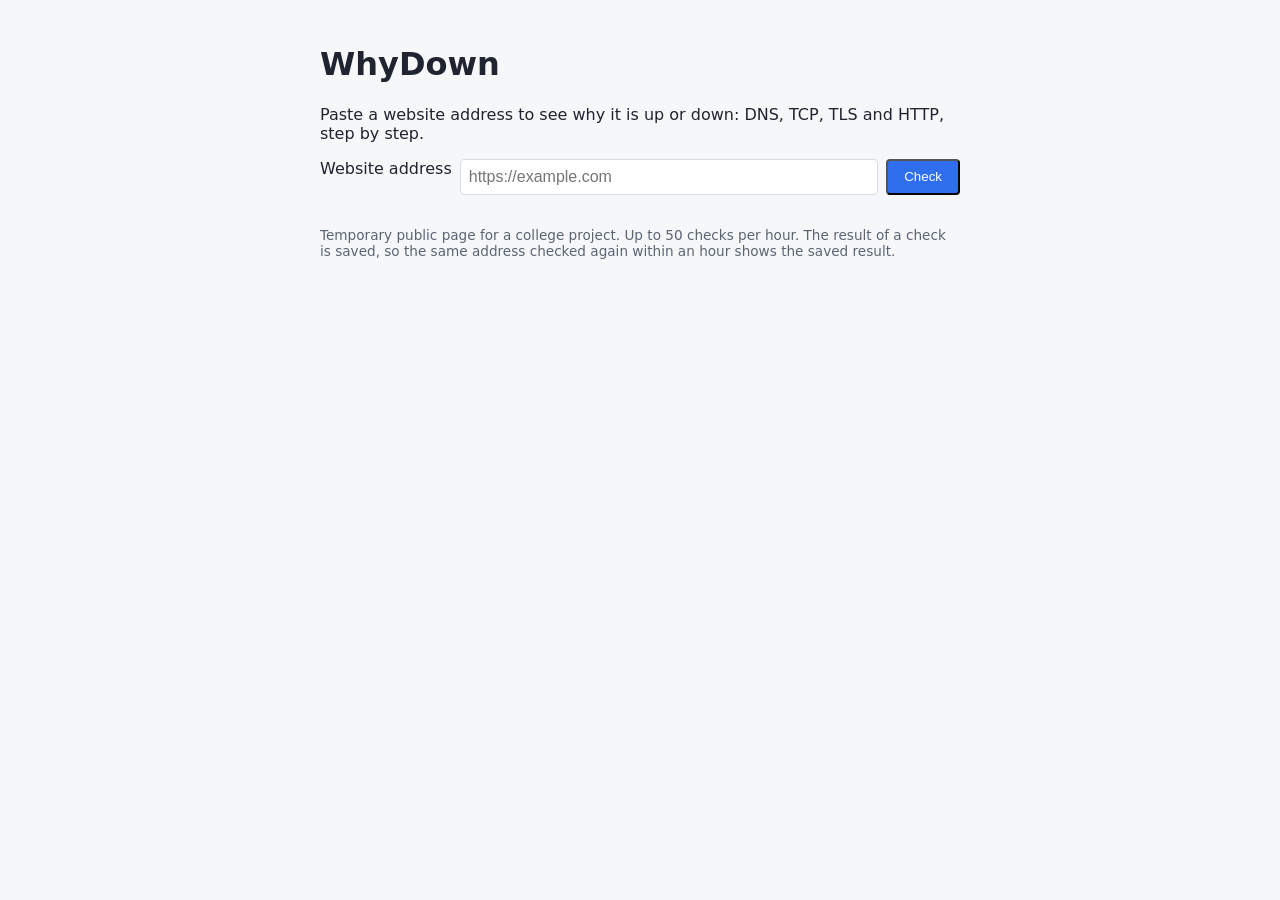
==== frontend/index.html @ 6e9e04f5 "feat: frontend page and firebase config (phase 8, part 2A)" ====
<!doctype html>
<html lang="en">
<head>
<meta charset="utf-8">
<meta name="viewport" content="width=device-width, initial-scale=1">
<title>WhyDown - check a website</title>
<link rel="stylesheet" href="style.css">
<script src="app.js" defer></script>
</head>
<body>
<main>
<h1>WhyDown</h1>
<p class="lead">Paste a website address to see why it is up or down: DNS, TCP, TLS and HTTP, step by step.</p>
<form id="check-form" novalidate>
<label for="url-input">Website address</label>
<input id="url-input" name="url" type="text" placeholder="https://example.com" autocomplete="off" maxlength="2048" required>
<button id="check-button" type="submit">Check</button>
</form>
<p id="status" role="status" aria-live="polite"></p>
<section id="result" hidden>
<h2 id="result-title"></h2>
<p id="result-note"></p>
<p id="result-error"></p>
<table id="stage-table">
<thead><tr><th>Stage</th><th>Time</th></tr></thead>
<tbody id="stage-rows"></tbody>
</table>
<p id="result-meta"></p>
</section>
<footer><p>Temporary public page for a college project. Up to 50 checks per hour. The result of a check is saved, so the same address checked again within an hour shows the saved result.</p></footer>
</main>
</body>
</html>
---- frontend/style.css ----
:root {
  --background: #f6f7f9;
  --text: #1f2430;
  --muted: #5b6472;
  --border: #d8dce3;
  --accent: #2f6fed;
  --ok: #1e8e3e;
  --bad: #c62828;
}

@media (prefers-color-scheme: dark) {
  :root {
    --background: #12151b;
    --text: #e8eaf0;
    --muted: #9aa4b2;
    --border: #2c333e;
    --accent: #4c8dff;
    --ok: #3fb950;
    --bad: #f85149;
  }
}

body {
  font-family: system-ui, sans-serif;
  margin: 0;
  background: var(--background);
  color: var(--text);
}

main {
  max-width: 40rem;
  margin: 0 auto;
  padding: 1.5rem 1rem;
}

form {
  display: flex;
  flex-wrap: wrap;
  gap: 0.5rem;
}

input {
  flex: 1 1 16rem;
  padding: 0.5rem;
  border: 1px solid var(--border);
  border-radius: 4px;
  font-size: 1rem;
}

button {
  padding: 0.5rem 1rem;
  border-radius: 4px;
  background: var(--accent);
  color: #fff;
  cursor: pointer;
}

button:disabled { opacity: 0.6; }

table {
  width: 100%;
  border-collapse: collapse;
}

th, td {
  padding: 0.5rem;
  border-bottom: 1px solid var(--border);
  text-align: left;
}

td:nth-child(2) { text-align: right; }

.ok { color: var(--ok); font-weight: 600; }
.bad { color: var(--bad); font-weight: 600; }

[hidden] { display: none !important; }

footer {
  color: var(--muted);
  font-size: 0.85rem;
  margin-top: 2rem;
}
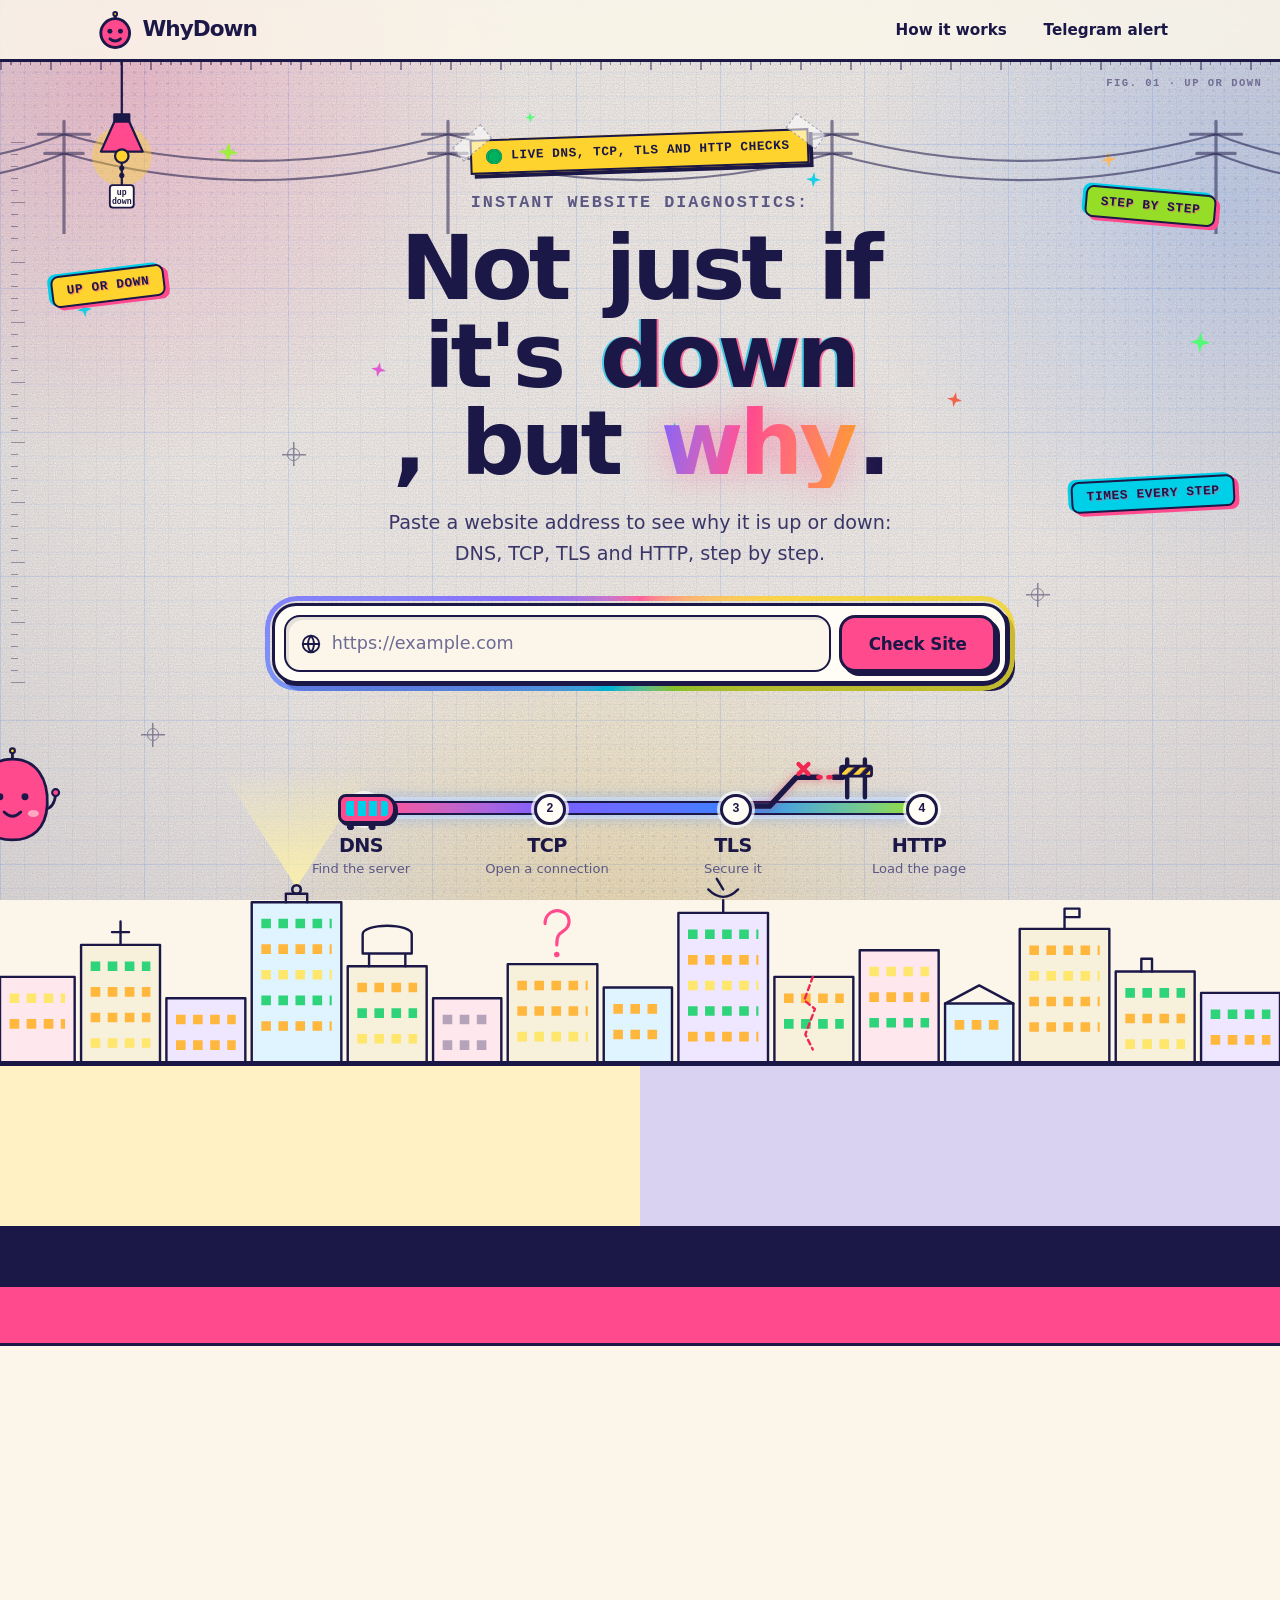
==== commit 4713bce8: "UI" ====
--- a/frontend/index.html
+++ b/frontend/index.html
@@ -3,18 +3,52 @@
 <head>
 <meta charset="utf-8">
 <meta name="viewport" content="width=device-width, initial-scale=1">
+<meta name="color-scheme" content="light">
+<meta name="theme-color" content="#fbf6e9">
+<meta name="description" content="Paste a website address to see why it is up or down: DNS, TCP, TLS and HTTP, step by step.">
 <title>WhyDown - check a website</title>
+<link rel="icon" href="data:image/svg+xml,%3Csvg xmlns='http://www.w3.org/2000/svg' viewBox='0 0 32 32'%3E%3Crect width='32' height='32' rx='9' fill='%231b1747'/%3E%3Ccircle cx='16' cy='17' r='10' fill='%23ff4f8b'/%3E%3Ccircle cx='12.5' cy='15' r='1.8' fill='%231b1747'/%3E%3Ccircle cx='19.5' cy='15' r='1.8' fill='%231b1747'/%3E%3Cpath d='M12 20q4 3.5 8 0' stroke='%231b1747' stroke-width='1.8' fill='none' stroke-linecap='round'/%3E%3C/svg%3E">
 <link rel="stylesheet" href="style.css">
 <script src="app.js" defer></script>
 </head>
 <body>
-<main>
-<h1>WhyDown</h1>
-<p class="lead">Paste a website address to see why it is up or down: DNS, TCP, TLS and HTTP, step by step.</p>
+<div class="scrollbar" aria-hidden="true"></div>
+<div class="backdrop" aria-hidden="true"><i class="wash w1"></i><i class="wash w2"></i><i class="wash w3"></i></div>
+<div class="mascot" aria-hidden="true">
+<span class="bubble">Paste a website address.</span>
+<div class="peek"><svg class="blob" viewBox="0 0 124 140"><g class="blob-body"><path class="antenna" d="M60 16V5"/><circle class="bulb" cx="60" cy="4" r="3.5"/><path class="arm-l" d="M13 86q-10 3-11 15"/><g class="arm-r"><path d="M107 88q13-2 15-21"/><circle class="hand" cx="122" cy="64" r="5"/></g><path class="body" d="M60 16C94 16 112 44 110 82C108 116 88 132 60 132C32 132 12 116 10 82C8 44 26 16 60 16Z"/><ellipse class="cheek" cx="30" cy="94" rx="8" ry="5"/><ellipse class="cheek" cx="90" cy="94" rx="8" ry="5"/><g class="face f-happy"><g class="eyes"><circle cx="42" cy="70" r="5"/><circle cx="78" cy="70" r="5"/></g><path d="M48 92q12 12 24 0"/></g><g class="face f-sleepy"><path d="M36 72h14M70 72h14M54 96h12"/><path class="zz" d="M92 40h10l-10 12h10"/></g><g class="face f-dizzy"><path d="M36 64l12 12M48 64l-12 12M72 64l12 12M84 64l-12 12"/><path d="M46 96q5-5 9 0t9 0t9 0"/></g></g></svg></div>
+</div>
+<header class="bar">
+<a class="mark" href="#top"><svg class="logo" viewBox="0 0 40 40" aria-hidden="true"><path class="l-ant" d="M20 8V3"/><circle class="l-bulb" cx="20" cy="3" r="2"/><circle class="l-body" cx="20" cy="23" r="15"/><circle class="l-eye l-a" cx="14.5" cy="21" r="2.6"/><circle class="l-eye l-b" cx="25.5" cy="21" r="2.6"/><path class="l-mouth" d="M14.5 29q5.5 4.5 11 0"/></svg>WhyDown</a>
+<nav class="menu" aria-label="Sections">
+<a href="#how">How it works</a>
+<a href="#telegram">Telegram alert</a>
+</nav>
+</header>
+<main id="top">
+<section class="hero">
+<div class="sky" aria-hidden="true">
+<div class="stars rnd"><i></i><i></i><i></i><i></i><i></i><i></i><i></i><i></i><i></i></div>
+<svg class="wire" viewBox="0 0 1200 140" preserveAspectRatio="xMidYMin slice"><g class="pole"><path d="M60 140V22M36 34h48M42 52h36M420 140V22M396 34h48M402 52h36M780 140V22M756 34h48M762 52h36M1140 140V22M1116 34h48M1122 52h36"/></g><path class="w-line" d="M-200 34Q-70 86 60 34Q240 84 420 34Q600 84 780 34Q960 84 1140 34Q1270 86 1400 34"/><path class="w-line" d="M-200 52Q-70 104 60 52Q240 102 420 52Q600 102 780 52Q960 102 1140 52Q1270 104 1400 52"/><path class="w-spark sp1" pathLength="1" d="M-200 34Q-70 86 60 34Q240 84 420 34Q600 84 780 34Q960 84 1140 34Q1270 86 1400 34"/><path class="w-spark sp2" pathLength="1" d="M-200 52Q-70 104 60 52Q240 102 420 52Q600 102 780 52Q960 102 1140 52Q1270 104 1400 52"/><path class="w-spark sp3" pathLength="1" d="M-200 52Q-70 104 60 52Q240 102 420 52Q600 102 780 52Q960 102 1140 52Q1270 104 1400 52"/></svg>
+<div class="sky-in">
+<svg class="lamp" viewBox="0 0 120 220"><g class="lamp-swing"><path class="cord" d="M60 0V70"/><path class="cap" d="M50 70h20v10H50z"/><circle class="glow" cx="60" cy="126" r="40"/><path class="shade" d="M32 120L50 80h20l18 40z"/><circle class="bulb" cx="60" cy="126" r="9"/><path class="chain" d="M60 135v30"/><circle class="bead" cx="60" cy="142" r="2"/><circle class="bead" cx="60" cy="152" r="2"/><rect class="tag" x="44" y="165" width="32" height="30" rx="4"/><text class="mini" x="60" y="178" text-anchor="middle">up</text><text class="mini" x="60" y="190" text-anchor="middle">down</text></g></svg>
+<span class="sticker st-a">Up or down</span>
+<span class="sticker st-b">Step by step</span>
+<span class="sticker st-c">Times every step</span>
+<b class="xh"></b><b class="xh"></b><b class="xh"></b>
+</div>
+</div>
+<div class="hero-in">
+<p class="tape"><span class="beacon"></span>Live DNS, TCP, TLS and HTTP checks</p>
+<h1 class="title"><span class="kicker">Instant Website Diagnostics:</span><span class="phrase"> Not just if it's <span class="down">down</span>, but <span class="why">why</span>.</span></h1>
+<p class="lede">Paste a website address to see why it is up or down: DNS, TCP, TLS and HTTP, step by step.</p>
 <form id="check-form" novalidate>
 <label for="url-input">Website address</label>
+<span class="slot">
+<svg class="slot-icon" width="22" height="22" viewBox="0 0 24 24" fill="none" stroke="currentColor" stroke-width="2" stroke-linecap="round" stroke-linejoin="round" aria-hidden="true"><circle cx="12" cy="12" r="9"/><path d="M3 12h18"/><path d="M12 3a14 14 0 0 1 0 18a14 14 0 0 1 0-18z"/></svg>
 <input id="url-input" name="url" type="text" placeholder="https://example.com" autocomplete="off" maxlength="2048" required>
-<button id="check-button" type="submit">Check</button>
+</span>
+<button id="check-button" type="submit" title="Run a DNS, TCP, TLS and HTTP check on this website">Check Site</button>
 </form>
 <p id="status" role="status" aria-live="polite"></p>
 <section id="result" hidden>
@@ -26,8 +60,92 @@
 <tbody id="stage-rows"></tbody>
 </table>
 <p id="result-meta"></p>
+<div id="watch-box" hidden>
+<p id="watch-note">Want a message when it is back up? The watch lasts 48 hours. No alert comes after that.</p>
+<button id="watch-button" type="button" title="Start a 48-hour watch and get a Telegram message when the site is back up">Alert me on Telegram when it is up</button>
+<div id="watch-step" hidden><a id="watch-link" href="#" target="_blank" rel="noopener" title="Open the WhyDown bot in Telegram, then tap Start">Open Telegram and tap Start</a><button id="confirm-button" type="button" title="Confirm you pressed Start in Telegram so the watch can begin">I pressed Start</button></div>
+<p id="watch-status" role="status" aria-live="polite"></p>
+</div>
 </section>
-<footer><p>Temporary public page for a college project. Up to 50 checks per hour. The result of a check is saved, so the same address checked again within an hour shows the saved result.</p></footer>
+<div class="metro-wrap" aria-hidden="true">
+<i class="rail"></i>
+<svg class="branch" viewBox="0 0 130 70"><defs><pattern id="p-hazard" width="8" height="8" patternUnits="userSpaceOnUse" patternTransform="rotate(45)"><rect width="4" height="8" fill="#ffd23f"/><rect x="4" width="4" height="8" fill="#1b1747"/></pattern></defs><path class="trk" d="M0 66H34L58 40H78M92 40H100"/><path class="trk gap" d="M78 40H92"/><path class="post" d="M104 24V58M120 24V58"/><rect class="bar-h" x="98" y="30" width="28" height="9" rx="2"/><path class="xmark" d="M60 28l9 9m0-9l-9 9"/></svg>
+<i class="train"></i>
+<ol class="metro">
+<li data-tip="Turns the website name into a server address."><b>DNS</b><span>Find the server</span></li>
+<li data-tip="Opens a connection to that server."><b>TCP</b><span>Open a connection</span></li>
+<li data-tip="Sets up the secure connection and checks the certificate."><b>TLS</b><span>Secure it</span></li>
+<li data-tip="Asks for the page and reads the status code."><b>HTTP</b><span>Load the page</span></li>
+</ol>
+</div>
+</div>
+<svg class="city" viewBox="0 -70 1200 280" preserveAspectRatio="xMidYMax slice" aria-hidden="true"><defs><linearGradient id="g-beam" x1="0" y1="1" x2="0" y2="0"><stop offset="0" stop-color="#fff3a8" stop-opacity=".85"/><stop offset="1" stop-color="#fff3a8" stop-opacity="0"/></linearGradient></defs><path class="beam" d="M278 46L206 -66H350Z"/><g class="bld"><path d="M0 210V130H70V210Z"/><path d="M76 210V100H150V210Z"/><path d="M156 210V150H230V210Z"/><path d="M236 210V60H320V210Z"/><path d="M326 210V120H400V210Z"/><path d="M406 210V150H470V210Z"/><path d="M476 210V118H560V210Z"/><path d="M566 210V140H630V210Z"/><path d="M636 210V70H720V210Z"/><path d="M726 210V130H800V210Z"/><path d="M806 210V105H880V210Z"/><path d="M886 210V155H950V210Z"/><path d="M956 210V85H1040V210Z"/><path d="M1046 210V125H1120V210Z"/><path d="M1126 210V145H1200V210Z"/></g><g class="rows rnd"><path d="M9 150H61"/><path d="M9 174H61"/><path d="M85 120H141"/><path d="M85 144H141"/><path d="M85 168H141"/><path d="M85 192H141"/><path d="M165 170H221"/><path d="M165 194H221"/><path d="M245 80H311"/><path d="M245 104H311"/><path d="M245 128H311"/><path d="M245 152H311"/><path d="M245 176H311"/><path d="M335 140H391"/><path d="M335 164H391"/><path d="M335 188H391"/><path class="off" d="M415 170H461"/><path class="off" d="M415 194H461"/><path d="M485 138H551"/><path d="M485 162H551"/><path d="M485 186H551"/><path d="M575 160H621"/><path d="M575 184H621"/><path d="M645 90H711"/><path d="M645 114H711"/><path d="M645 138H711"/><path d="M645 162H711"/><path d="M645 186H711"/><path d="M735 150H791"/><path d="M735 174H791"/><path d="M815 125H871"/><path d="M815 149H871"/><path d="M815 173H871"/><path d="M895 175H941"/><path d="M965 105H1031"/><path d="M965 129H1031"/><path d="M965 153H1031"/><path d="M965 177H1031"/><path d="M1055 145H1111"/><path d="M1055 169H1111"/><path d="M1055 193H1111"/><path d="M1135 165H1191"/><path d="M1135 189H1191"/></g><g class="roofs"><path d="M113 100V78M105 88h16"/><path d="M346 120V108M380 120V108M340 108h46V90a23 8 0 0 0-46 0z"/><path d="M268 60V52h20v8"/><circle cx="278" cy="48" r="4"/><path d="M678 70V58M664 48q14 14 28 0M678 48l-6-10"/><path d="M886 155L918 138L950 155"/><path d="M998 85V66h14v8h-14"/><path d="M1070 125v-12h10v12"/><path class="crack" d="M762 130l-8 22 10 8-9 24 7 14"/><path d="M0 210H1200"/></g><g class="q"><path d="M511 80C511 70 520 66 527 69C535 72 536 82 528 87C523 90 522 93 522 100"/><circle cx="522" cy="109" r="2.6"/></g></svg>
+</section>
+<div class="split" aria-hidden="true"><svg viewBox="0 0 1200 260" preserveAspectRatio="xMidYMid slice"><defs><radialGradient id="g-glow"><stop offset="0" stop-color="#ffe27a" stop-opacity=".95"/><stop offset="1" stop-color="#ffe27a" stop-opacity="0"/></radialGradient><radialGradient id="g-fog"><stop offset="0" stop-color="#cdc6ee" stop-opacity=".95"/><stop offset="1" stop-color="#cdc6ee" stop-opacity="0"/></radialGradient><g id="pl"><path class="stem" d="M0 0C-5 -22 6 -40 0 -64"/><path class="leaf" d="M0 -20C-20 -28 -28 -16 -26 -8C-12 -8 -4 -12 0 -20Z"/><path class="leaf" d="M0 -36C18 -46 28 -36 26 -26C12 -26 4 -30 0 -36Z"/><path class="leaf" d="M0 -50C-14 -60 -24 -52 -22 -42C-10 -42 -2 -44 0 -50Z"/><circle class="bud" cx="0" cy="-68" r="6"/></g></defs><path class="g-live" d="M0 200Q150 190 300 200T600 200V260H0Z"/><path class="g-dead" d="M600 200Q750 208 900 198T1200 202V260H600Z"/><path class="seam" d="M600 34V260"/><text class="mini" x="586" y="30" text-anchor="end">up</text><text class="mini" x="614" y="30">down</text><g class="sun"><circle class="sun-core" cx="110" cy="62" r="20"/><path class="sun-rays" d="M110 36V28M110 88v8M84 62h-8M136 62h8M92 44l-6-6M128 44l6-6M92 80l-6 6M128 80l6 6"/></g><g class="moon"><circle cx="990" cy="62" r="20"/><circle cx="982" cy="56" r="3"/><circle cx="996" cy="68" r="4"/><circle cx="994" cy="52" r="2"/></g><path class="post" d="M170 200V52M440 200V52"/><path class="string" d="M170 52Q305 102 440 52"/><g class="lantern rnd"><g transform="translate(240 69)"><circle class="lglow" cx="0" cy="21" r="26"/><path d="M0 0v10"/><rect class="lbody" x="-8" y="10" width="16" height="22" rx="5"/><path d="M-4 18v6M4 18v6"/></g><g transform="translate(305 75)"><circle class="lglow" cx="0" cy="21" r="26"/><path d="M0 0v10"/><rect class="lbody" x="-8" y="10" width="16" height="22" rx="5"/><path d="M-4 18v6M4 18v6"/></g><g transform="translate(380 67)"><circle class="lglow" cx="0" cy="21" r="26"/><path d="M0 0v10"/><rect class="lbody" x="-8" y="10" width="16" height="22" rx="5"/><path d="M-4 18v6M4 18v6"/></g></g><g class="sway rnd"><g transform="translate(86 200) scale(1.1)"><g class="plant"><use href="#pl"/></g></g><g transform="translate(258 200)"><g class="plant"><use href="#pl"/></g></g><g transform="translate(520 200) scale(1.25)"><g class="plant"><use href="#pl"/></g></g></g><path class="grass" d="M20 200l-4-9M26 200l2-11M32 200l5-8M350 200l-3-9M356 200l3-10M470 200l-4-8M476 200l3-10M575 200l-3-8M581 200l2-9"/><path class="ecg" d="M20 238H140l8-12 8 24 10-44 10 52 8-20 8 0H400l8-12 8 24 10-44 10 52 8-20 8 0H590"/><path class="ecg-pulse" pathLength="1" d="M20 238H140l8-12 8 24 10-44 10 52 8-20 8 0H400l8-12 8 24 10-44 10 52 8-20 8 0H590"/><path class="crack" d="M650 204l8 12-7 9 10 12-6 14M850 203l-6 11 9 8-8 12M960 202l7 10-6 9 8 11M1100 203l-8 12 8 10"/><g class="tomb"><g transform="translate(700 204) rotate(-4)"><path class="stone" d="M-26 0V-44a26 26 0 0 1 52-0V0Z"/><text y="-24" text-anchor="middle">404</text><path class="grass" d="M-34 0l-4-8M-30 0l0-10M30 0l4-9"/></g><g transform="translate(802 204) rotate(3) scale(.92)"><path class="stone" d="M-26 0V-44a26 26 0 0 1 52-0V0Z"/><text y="-24" text-anchor="middle">503</text><path class="grass" d="M-34 0l-3-9M32 0l5-8"/></g><g transform="translate(906 204) rotate(-2) scale(1.1)"><path class="stone" d="M-26 0V-44a26 26 0 0 1 52-0V0Z"/><text y="-24" text-anchor="middle">DNS</text><path class="grass" d="M-32 0l-5-8M-28 0l1-10M30 0l4-9"/></g><g transform="translate(1012 204) rotate(5) scale(.96)"><path class="stone" d="M-26 0V-44a26 26 0 0 1 52-0V0Z"/><text y="-24" text-anchor="middle">Cert</text><path class="grass" d="M-34 0l-4-8M30 0l5-10"/></g></g><g transform="translate(1140 202)"><path class="stem" d="M0 0C0 -26 6 -42 26 -52"/><path class="leaf wilt" d="M2 -16c-14 -4 -20 4 -20 12c10 2 18 -2 20 -12z"/><g class="wilt-head" transform="translate(28 -50)"><circle r="7"/><path d="M-6 6l-4 10M0 8v12M6 6l4 10"/></g></g><ellipse class="fog fog-a" cx="780" cy="192" rx="170" ry="24"/><ellipse class="fog fog-b" cx="1020" cy="204" rx="190" ry="22"/></svg></div>
+<div class="runway" aria-hidden="true"><div class="runway-track rnd"><span class="lbl l-ok">200 all good</span><span class="lbl l-warn">301 moved</span><span class="lbl l-warn">403 not allowed</span><span class="lbl l-bad">404 not found</span><span class="lbl l-bad">500 server error</span><span class="lbl l-bad">503 unavailable</span><span class="lbl l-ok">200 all good</span><span class="lbl l-warn">301 moved</span><span class="lbl l-warn">403 not allowed</span><span class="lbl l-bad">404 not found</span><span class="lbl l-bad">500 server error</span><span class="lbl l-bad">503 unavailable</span></div></div>
+<div class="runway back" aria-hidden="true"><div class="runway-track rnd"><span class="lbl l-bad">DNS problem</span><span class="lbl l-bad">Connection refused</span><span class="lbl l-warn">Timeout</span><span class="lbl l-bad">Certificate error</span><span class="lbl l-bad">HTTP error</span><span class="lbl l-warn">Slow</span><span class="lbl l-bad">DNS problem</span><span class="lbl l-bad">Connection refused</span><span class="lbl l-warn">Timeout</span><span class="lbl l-bad">Certificate error</span><span class="lbl l-bad">HTTP error</span><span class="lbl l-warn">Slow</span></div></div>
+<section class="sec" id="how">
+<h2 class="sec-title">How a check works</h2>
+<div class="sec-body">
+<p class="sec-lead">WhyDown follows the same path your browser takes and times every step. The step that fails is the reason the site is down.</p>
+<dl class="steps">
+<div class="step t-blue"><dt><svg class="sketch" viewBox="0 0 200 130" aria-hidden="true"><path class="draw" pathLength="1" d="M30 120h140"/><path class="draw" pathLength="1" d="M100 120V14"/><path class="draw f-yellow" pathLength="1" d="M100 24h46l10 10-10 10h-46z"/><path class="draw f-blue" pathLength="1" d="M100 52h-46l-10 10 10 10h46z"/><path class="draw ghost" pathLength="1" d="M100 80h42l10 10-10 10h-42z"/><circle cx="108" cy="86" r="2"/><circle cx="108" cy="94" r="2"/><path class="wob" d="M172 92c0-9 12-9 12 0c0 6-6 6-6 13M178 114v.1"/></svg>DNS</dt><dd>Turns the website name into a server address. It fails when the name does not exist or its DNS is broken.</dd></div>
+<div class="step t-violet"><dt><svg class="sketch" viewBox="0 0 200 130" aria-hidden="true"><rect class="draw f-paper" pathLength="1" x="22" y="30" width="56" height="72" rx="14"/><path class="draw" pathLength="1" d="M42 54v16M58 54v16"/><circle cx="50" cy="86" r="4"/><path class="zap" d="M90 50l-8 10 10 4-8 12"/><rect class="draw f-pink" pathLength="1" x="116" y="50" width="40" height="30" rx="7"/><path class="draw" pathLength="1" d="M116 59h-12M116 71h-12"/><path class="draw" pathLength="1" d="M156 65c22 0 28 28 6 34s-18 22 8 22"/></svg>TCP</dt><dd>Opens a connection to that server. It fails when the server refuses the connection or does not answer.</dd></div>
+<div class="step t-pink"><dt><svg class="sketch" viewBox="0 0 200 130" aria-hidden="true"><path class="draw" pathLength="1" d="M78 58V46a22 22 0 0 1 44 0v12"/><rect class="draw f-yellow" pathLength="1" x="64" y="58" width="72" height="56" rx="12"/><circle cx="100" cy="80" r="6"/><path d="M100 86v12"/><path class="crackline" d="M114 58l-10 16 10 8-12 14 8 18"/><g class="stamp" transform="rotate(-14 150 36)"><rect x="118" y="22" width="68" height="24" rx="4"/><text x="152" y="38" text-anchor="middle">EXPIRED</text></g></svg>TLS</dt><dd>Sets up the secure connection and checks the certificate. It fails when the certificate is expired or invalid.</dd></div>
+<div class="step t-lime"><dt><svg class="sketch" viewBox="0 0 200 130" aria-hidden="true"><path class="draw f-paper" pathLength="1" d="M56 16h56l24 24v78H56z"/><path class="draw" pathLength="1" d="M112 16v24h24"/><path class="draw" pathLength="1" d="M68 58h44M68 72h60M68 86h36"/><g class="errbadge"><circle cx="140" cy="100" r="19"/><path d="M140 90v12M140 108v.1"/></g><path class="smoke sm1" d="M130 74q-8-8 0-14q8-6 0-14"/><path class="smoke sm2" d="M148 76q8-8 0-14q-8-6 0-14"/></svg>HTTP</dt><dd>Asks for the page and reads the status code. An error code means the server is up but the page is not working.</dd></div>
+</dl>
+</div>
+</section>
+<section class="sec" id="example">
+<h2 class="sec-title">What a result looks like</h2>
+<div class="sec-body">
+<p class="sec-lead">An example check. Each bar starts where the one before it ends, so the longest bar is where the time went.</p>
+<div class="sample" aria-hidden="true">
+<div class="stats">
+<div class="stat t-blue"><svg viewBox="0 0 24 24" fill="none" stroke="currentColor" stroke-width="2" stroke-linecap="round" stroke-linejoin="round"><path d="M13 2L4 14h7l-1 8 9-12h-7z"/></svg><span>TTFB</span><strong>373 ms</strong></div>
+<div class="stat t-violet"><svg viewBox="0 0 24 24" fill="none" stroke="currentColor" stroke-width="2" stroke-linecap="round" stroke-linejoin="round"><circle cx="12" cy="13" r="8"/><path d="M12 9v4l2.5 2M9 2h6"/></svg><span>Total time</span><strong>1.9 s</strong></div>
+<div class="stat t-pink"><svg viewBox="0 0 24 24" fill="none" stroke="currentColor" stroke-width="2" stroke-linecap="round" stroke-linejoin="round"><rect x="5" y="11" width="14" height="10" rx="2"/><path d="M8 11V8a4 4 0 0 1 8 0v3"/></svg><span>TLS version</span><strong>TLS 1.3</strong></div>
+<div class="stat good t-lime"><svg viewBox="0 0 24 24" fill="none" stroke="currentColor" stroke-width="2" stroke-linecap="round" stroke-linejoin="round"><circle cx="12" cy="12" r="9"/><path d="m8 12 3 3 5-6"/></svg><span>Status code</span><strong>200</strong></div>
+</div>
+<div class="timeline"><div class="lane t-blue"><span>DNS</span><div class="track"><i></i></div><em>5 ms</em></div><div class="lane t-violet"><span>TCP</span><div class="track"><i></i></div><em>153 ms</em></div><div class="lane t-pink"><span>TLS</span><div class="track"><i></i></div><em>635 ms</em></div><div class="lane t-amber"><span>First byte</span><div class="track"><i></i></div><em>373 ms</em></div></div>
+<div class="bench">
+<div class="gizmo"><svg viewBox="0 0 80 64"><g class="bars rnd"><rect x="6" y="30" width="10" height="26" rx="2"/><rect x="20" y="22" width="10" height="34" rx="2"/><rect x="34" y="14" width="10" height="42" rx="2"/><rect x="48" y="26" width="10" height="30" rx="2"/><rect x="62" y="8" width="10" height="48" rx="2"/></g><path class="base" d="M2 58H78"/></svg><span class="cap">Slow</span></div>
+<div class="gizmo"><svg viewBox="0 0 100 70"><path class="arc-track" d="M10 58A40 40 0 0 1 90 58"/><path class="arc a-g" d="M10 58A40 40 0 0 1 30 23.4"/><path class="arc a-a" d="M30 23.4A40 40 0 0 1 70 23.4"/><path class="arc a-r" d="M70 23.4A40 40 0 0 1 90 58"/><path class="ticks" d="M50 14v5M24 30l4 3M76 30l-4 3"/><path class="needle" d="M50 58V26"/><circle class="hub" cx="50" cy="58" r="5"/></svg><span class="cap">Total time</span></div>
+<div class="gizmo"><svg viewBox="0 0 100 70"><defs><clipPath id="c-scope"><rect x="8" y="8" width="84" height="54" rx="4"/></clipPath></defs><rect class="screen" x="4" y="4" width="92" height="62" rx="9"/><path class="grid" d="M8 35H92M8 21H92M8 49H92M29 8V62M50 8V62M71 8V62"/><g clip-path="url(#c-scope)"><path class="trace" d="M-19 35q6.25-22 12.5 0t12.5 0t12.5 0t12.5 0t12.5 0t12.5 0t12.5 0t12.5 0t12.5 0t12.5 0t12.5 0t12.5 0t12.5 0"/></g></svg><span class="cap">TLS</span></div>
+<div class="gizmo"><svg viewBox="0 0 80 80"><circle class="ring" cx="40" cy="40" r="34"/><circle class="ring" cx="40" cy="40" r="22"/><circle class="ring" cx="40" cy="40" r="10"/><path class="cross" d="M40 6V74M6 40H74"/><path class="sweep" d="M40 40V6A34 34 0 0 1 64 16Z"/><circle class="blip rnd-b1" cx="56" cy="26" r="3"/><circle class="blip rnd-b2" cx="26" cy="52" r="3"/><circle class="blip rnd-b3" cx="52" cy="58" r="3"/></svg><span class="cap">DNS</span></div>
+<div class="gizmo wide"><svg class="map" viewBox="0 0 200 100"><defs><pattern id="p-dots" width="4" height="4" patternUnits="userSpaceOnUse"><circle cx="2" cy="2" r="1" fill="currentColor"/></pattern></defs><path class="land" d="M18 18L50 10L70 16L74 32L64 44L52 50L44 60L36 46L24 38Z"/><path class="land" d="M52 58L66 56L72 70L64 90L56 92L52 76Z"/><path class="land" d="M92 20L112 14L124 20L118 34L104 38L94 32Z"/><path class="land" d="M96 42L118 40L126 58L116 82L104 84L96 64Z"/><path class="land" d="M120 16L168 10L190 26L184 44L160 54L140 50L128 36Z"/><path class="land" d="M156 70L184 68L188 84L164 90Z"/><path class="hop h1" pathLength="1" d="M50 28Q80 6 108 26"/><path class="hop h2" pathLength="1" d="M108 26Q136 6 160 28"/><path class="hop h3" pathLength="1" d="M160 28Q150 56 110 60"/><path class="hop h4" pathLength="1" d="M110 60Q80 56 62 72"/><circle class="node" cx="50" cy="28" r="3"/><circle class="node" cx="108" cy="26" r="3"/><circle class="node" cx="160" cy="28" r="3"/><circle class="node" cx="110" cy="60" r="3"/><circle class="node" cx="62" cy="72" r="3"/></svg><span class="cap">TCP</span></div>
+</div>
+</div>
+</div>
+</section>
+<section class="sec" id="telegram">
+<h2 class="sec-title">Get a message when it is back up</h2>
+<div class="sec-body">
+<p class="sec-lead">If a site is down, a button appears under the result. Open the WhyDown bot in Telegram, tap Start, then press I pressed Start here. You get one message when the site is up again. The watch lasts 48 hours.</p>
+<span class="sticker st-d" aria-hidden="true">48 hours</span>
+<svg class="plane" viewBox="0 0 170 90" aria-hidden="true"><path class="trail" d="M4 78C34 78 40 26 84 36S126 70 142 24"/><path class="paper" d="M138 26L166 12L150 44L144 32Z"/><path d="M144 32L166 12"/></svg>
+<ol class="tg-steps">
+<li class="t-blue"><b>Open the bot</b><span>Use the link under the result.</span></li>
+<li class="t-violet"><b>Tap Start</b><span>This lets the bot message you.</span></li>
+<li class="t-pink"><b>Confirm here</b><span>Press I pressed Start on this page.</span></li>
+</ol>
+</div>
+</section>
+<section class="sec" id="tells">
+<h2 class="sec-title">What WhyDown can tell you</h2>
+<div class="sec-body">
+<details class="t-blue"><summary><svg class="ic" viewBox="0 0 24 24" aria-hidden="true"><path d="M12 3v18M6 6h10l2 2-2 2H6zM18 13H8l-2 2 2 2h10"/></svg>DNS problem</summary><p>The website name could not be turned into an address.</p></details>
+<details class="t-violet"><summary><svg class="ic" viewBox="0 0 24 24" aria-hidden="true"><path d="M8 3v5M16 3v5M6 8h12v3a6 6 0 0 1-12 0zM12 17v4M4 4l16 16"/></svg>Connection refused</summary><p>The server was reached but did not accept the connection.</p></details>
+<details class="t-amber"><summary><svg class="ic" viewBox="0 0 24 24" aria-hidden="true"><circle cx="12" cy="13" r="8"/><path d="M12 9v4l3 2M9 2h6"/></svg>Timeout</summary><p>The server did not answer in time.</p></details>
+<details class="t-pink"><summary><svg class="ic" viewBox="0 0 24 24" aria-hidden="true"><rect x="5" y="11" width="14" height="10" rx="2"/><path d="M8 11V8a4 4 0 0 1 8 0v3M12 14l-2 3 2 1-1 3"/></svg>Certificate error</summary><p>The certificate is expired or invalid, so the secure connection fails.</p></details>
+<details class="t-lime"><summary><svg class="ic" viewBox="0 0 24 24" aria-hidden="true"><path d="M6 3h8l4 4v14H6zM14 3v4h4M12 11v4M12 18v.01"/></svg>HTTP error</summary><p>The server answered with an error status code.</p></details>
+<details class="t-amber"><summary><svg class="ic" viewBox="0 0 24 24" aria-hidden="true"><path d="M6 3h12M6 21h12M7 3c0 6 5 7 5 9s-5 3-5 9M17 3c0 6-5 7-5 9s5 3 5 9"/></svg>Slow</summary><p>The site answered, but later than it should.</p></details>
+</div>
+</section>
 </main>
+<footer class="foot">
+<p>Not just if a website is down, but why.</p>
+<p class="big-word" aria-hidden="true">WhyDown.</p>
+</footer>
 </body>
-</html>+</html>
--- a/frontend/style.css
+++ b/frontend/style.css
@@ -1,82 +1,1699 @@
+/* WhyDown: lab-notebook riso page. Cream paper, ink outlines, flat offset shadows.
+   Pure CSS: no script is needed for any effect. Decorative motion is randomised per element
+   with nth-child cycles, and with native random() where the browser supports it. */
+
+@property --a { syntax: "<angle>"; inherits: false; initial-value: 0deg; }
+@property --glow-a { syntax: "<color>"; inherits: true; initial-value: #ff4f8b; }
+@property --glow-b { syntax: "<color>"; inherits: true; initial-value: #2e7dff; }
+@property --glow-c { syntax: "<color>"; inherits: true; initial-value: #ffd23f; }
+
 :root {
-  --background: #f6f7f9;
-  --text: #1f2430;
-  --muted: #5b6472;
-  --border: #d8dce3;
-  --accent: #2f6fed;
-  --ok: #1e8e3e;
-  --bad: #c62828;
-}
-
+  color-scheme: light;
+  --paper: #fbf6e9;
+  --paper-2: #f3ead0;
+  --card: #fffdf5;
+  --ink: #1b1747;
+  --body: #3a3668;
+  --muted: #5b5883;
+  --pink: #ff4f8b;
+  --blue: #2e7dff;
+  --cyan: #22c7e8;
+  --yellow: #ffd23f;
+  --lime: #8fd22e;
+  --violet: #7a5cff;
+  --amber: #ff9d2e;
+  --green: #16a765;
+  --red: #e5234f;
+  --ok: #0a7a47;
+  --bad: #c4153f;
+  --warn: #9a5200;
+  --spring: cubic-bezier(0.34, 1.56, 0.64, 1);
+  --display: ui-rounded, "SF Pro Rounded", "Arial Rounded MT Bold", "Avenir Next", "Segoe UI", system-ui, sans-serif;
+  --sans: "Avenir Next", "Segoe UI", system-ui, -apple-system, Roboto, "Helvetica Neue", sans-serif;
+  --mono: ui-monospace, "SF Mono", Menlo, Consolas, "Liberation Mono", monospace;
+  --h: var(--violet);
+  --glow-a: #ff4f8b;
+  --glow-b: #2e7dff;
+  --glow-c: #ffd23f;
+}
+
+@supports (color: oklch(0.7 0.2 4)) {
+  :root {
+    --pink: oklch(0.7 0.23 4);
+    --blue: oklch(0.63 0.21 262);
+    --cyan: oklch(0.78 0.14 210);
+    --yellow: oklch(0.88 0.17 92);
+    --lime: oklch(0.82 0.21 130);
+    --violet: oklch(0.6 0.23 285);
+    --amber: oklch(0.78 0.17 65);
+    --green: oklch(0.66 0.18 155);
+    --red: oklch(0.62 0.23 17);
+  }
+}
+
+/* Light-first by design: visitors whose system prefers dark still get the bright paper theme. */
 @media (prefers-color-scheme: dark) {
-  :root {
-    --background: #12151b;
-    --text: #e8eaf0;
-    --muted: #9aa4b2;
-    --border: #2c333e;
-    --accent: #4c8dff;
-    --ok: #3fb950;
-    --bad: #f85149;
+  :root { color-scheme: light; }
+}
+
+.t-blue { --h: var(--blue); }
+.t-violet { --h: var(--violet); }
+.t-pink { --h: var(--pink); }
+.t-lime { --h: var(--lime); }
+.t-amber { --h: var(--amber); }
+
+@supports (interpolate-size: allow-keywords) {
+  :root { interpolate-size: allow-keywords; }
+}
+
+html { background: var(--paper); scroll-padding-top: 5.5rem; }
+
+@media (prefers-reduced-motion: no-preference) {
+  html { scroll-behavior: smooth; }
+}
+
+body {
+  position: relative;
+  isolation: isolate;
+  margin: 0;
+  min-height: 100vh;
+  font-family: var(--sans);
+  font-size: 1rem;
+  line-height: 1.6;
+  color: var(--body);
+  background: var(--paper);
+  overflow-x: clip;
+  -webkit-font-smoothing: antialiased;
+  transition: --glow-a 1.2s ease, --glow-b 1.2s ease, --glow-c 1.2s ease;
+}
+
+::selection { background: var(--yellow); color: var(--ink); }
+
+:where(a, button, summary, input):focus-visible {
+  outline: 3px solid var(--violet);
+  outline-offset: 3px;
+  border-radius: 10px;
+}
+
+[hidden] { display: none !important; }
+
+h1, h2, h3, p, dl, dd, ol { margin: 0; }
+ol { padding: 0; list-style: none; }
+
+/* ---------- Page layers: wash, blueprint grid, halftone, grain, scanlines, vignette ---------- */
+.backdrop { position: fixed; inset: 0; z-index: -1; overflow: hidden; pointer-events: none; background: var(--paper); }
+
+.backdrop::before {
+  content: "";
+  position: absolute;
+  inset: 0;
+  background-image:
+    linear-gradient(rgba(46, 125, 255, 0.11) 1px, transparent 1px),
+    linear-gradient(90deg, rgba(46, 125, 255, 0.11) 1px, transparent 1px),
+    linear-gradient(rgba(46, 125, 255, 0.06) 1px, transparent 1px),
+    linear-gradient(90deg, rgba(46, 125, 255, 0.06) 1px, transparent 1px);
+  background-size: 144px 144px, 144px 144px, 24px 24px, 24px 24px;
+}
+
+.backdrop::after {
+  content: "";
+  position: absolute;
+  inset: 0;
+  opacity: 0.55;
+  background:
+    radial-gradient(ellipse at 50% 38%, transparent 52%, rgba(27, 23, 71, 0.16) 100%),
+    repeating-linear-gradient(0deg, rgba(27, 23, 71, 0.04) 0 1px, transparent 1px 3px),
+    url("data:image/svg+xml,%3Csvg xmlns='http://www.w3.org/2000/svg' width='160' height='160'%3E%3Cfilter id='n'%3E%3CfeTurbulence type='fractalNoise' baseFrequency='.9' numOctaves='2' stitchTiles='stitch'/%3E%3CfeColorMatrix values='0 0 0 0 .1 0 0 0 0 .09 0 0 0 0 .28 0 0 0 .5 0'/%3E%3C/filter%3E%3Crect width='100%25' height='100%25' filter='url(%23n)'/%3E%3C/svg%3E");
+}
+
+.wash {
+  position: absolute;
+  width: 60vmax;
+  height: 60vmax;
+  border-radius: 50%;
+  opacity: 0.6;
+  will-change: transform;
+}
+
+.wash::after {
+  content: "";
+  position: absolute;
+  inset: 0;
+  border-radius: 50%;
+  background: radial-gradient(circle, var(--ink) 1.1px, transparent 1.7px) 0 0 / 11px 11px;
+  opacity: 0.16;
+  -webkit-mask-image: radial-gradient(closest-side, #000, transparent);
+  mask-image: radial-gradient(closest-side, #000, transparent);
+}
+
+.w1 { top: -24vmax; left: -20vmax; background: radial-gradient(closest-side, rgba(255, 79, 139, 0.4), transparent); animation: drift-a 29s ease-in-out infinite alternate; }
+.w2 { top: -14vmax; right: -26vmax; background: radial-gradient(closest-side, rgba(46, 125, 255, 0.34), transparent); animation: drift-b 37s ease-in-out infinite alternate; }
+.w3 { bottom: -34vmax; left: 18vw; background: radial-gradient(closest-side, rgba(255, 210, 63, 0.5), transparent); animation: drift-c 31s ease-in-out infinite alternate; }
+
+@supports (background: color-mix(in srgb, red, blue)) {
+  .w1 { background: radial-gradient(closest-side, color-mix(in srgb, var(--glow-a) 45%, transparent), transparent); }
+  .w2 { background: radial-gradient(closest-side, color-mix(in srgb, var(--glow-b) 38%, transparent), transparent); }
+  .w3 { background: radial-gradient(closest-side, color-mix(in srgb, var(--glow-c) 55%, transparent), transparent); }
+}
+
+@keyframes drift-a { to { transform: translate3d(8vmax, 6vmax, 0) scale(1.1); } }
+@keyframes drift-b { to { transform: translate3d(-9vmax, 7vmax, 0) scale(1.14); } }
+@keyframes drift-c { to { transform: translate3d(7vmax, -6vmax, 0) scale(1.08); } }
+
+/* ---------- Scroll progress (enhancement only) ---------- */
+.scrollbar { display: none; }
+
+@supports (animation-timeline: scroll()) {
+  .scrollbar {
+    display: block;
+    position: fixed;
+    top: 0;
+    left: 0;
+    z-index: 40;
+    width: 100%;
+    height: 5px;
+    background: linear-gradient(90deg, var(--pink), var(--yellow), var(--lime), var(--blue));
+    border-bottom: 1px solid var(--ink);
+    transform: scaleX(0);
+    transform-origin: 0 50%;
+    animation: progress linear both;
+    animation-timeline: scroll(root block);
   }
 }
 
-body {
-  font-family: system-ui, sans-serif;
-  margin: 0;
-  background: var(--background);
-  color: var(--text);
-}
-
-main {
-  max-width: 40rem;
-  margin: 0 auto;
-  padding: 1.5rem 1rem;
-}
-
-form {
+@keyframes progress { to { transform: scaleX(1); } }
+
+/* ---------- Top bar ---------- */
+.bar {
+  position: sticky;
+  top: 0;
+  z-index: 20;
   display: flex;
-  flex-wrap: wrap;
+  align-items: center;
+  justify-content: space-between;
+  gap: 1rem;
+  padding: 0.65rem max(1.25rem, calc((100% - 74rem) / 2 + 3rem));
+  background: rgba(251, 246, 233, 0.86);
+  -webkit-backdrop-filter: blur(14px) saturate(1.4);
+  backdrop-filter: blur(14px) saturate(1.4);
+  border-bottom: 3px solid var(--ink);
+}
+
+.bar::after {
+  content: "";
+  position: absolute;
+  left: 0;
+  right: 0;
+  top: 100%;
+  height: 12px;
+  pointer-events: none;
+  opacity: 0.45;
+  background:
+    repeating-linear-gradient(90deg, var(--ink) 0 1.5px, transparent 1.5px 10px) 0 0 / 100% 6px no-repeat,
+    repeating-linear-gradient(90deg, var(--ink) 0 1.5px, transparent 1.5px 50px) 0 0 / 100% 11px no-repeat;
+}
+
+.mark {
+  display: inline-flex;
+  align-items: center;
   gap: 0.5rem;
-}
-
-input {
-  flex: 1 1 16rem;
+  font-family: var(--display);
+  font-size: 1.35rem;
+  font-weight: 900;
+  letter-spacing: -0.045em;
+  color: var(--ink);
+  text-decoration: none;
+}
+
+.logo { width: 2.4rem; height: 2.4rem; overflow: visible; transition: transform 0.6s var(--spring); }
+.logo * { stroke: var(--ink); stroke-width: 3; stroke-linecap: round; stroke-linejoin: round; fill: none; }
+.logo .l-body { fill: var(--pink); }
+.logo .l-bulb { fill: var(--yellow); stroke-width: 2; }
+.logo .l-eye { fill: var(--ink); stroke: none; transform-box: fill-box; transform-origin: 50% 50%; transition: transform 0.2s; }
+.mark:hover .logo, .mark:focus-visible .logo { transform: rotate(360deg) scale(1.1); }
+.mark:hover .l-b, .mark:focus-visible .l-b { transform: scaleY(0.12); }
+.mark:hover .l-bulb { fill: var(--lime); }
+
+.menu { display: flex; gap: 0.3rem; font-size: 0.95rem; }
+
+.menu a {
+  position: relative;
+  isolation: isolate;
+  padding: 0.45rem 1rem;
+  font-weight: 800;
+  white-space: nowrap;
+  color: var(--ink);
+  text-decoration: none;
+  border-radius: 999px;
+}
+
+.menu a::before {
+  content: "";
+  position: absolute;
+  inset: 0;
+  z-index: -1;
+  background: var(--yellow);
+  border: 2px solid var(--ink);
+  border-radius: inherit;
+  box-shadow: 3px 3px 0 var(--ink);
+  opacity: 0;
+  transform: scale(0.7, 0.4) rotate(-3deg);
+  transition: transform 0.35s var(--spring), opacity 0.2s;
+}
+
+.menu a::after {
+  content: "";
+  position: absolute;
+  left: 1rem;
+  right: 1rem;
+  bottom: 0.3rem;
+  height: 3px;
+  background: var(--pink);
+  border-radius: 3px;
+  transform: scaleX(0);
+  transform-origin: 0 50%;
+  transition: transform 0.35s var(--spring) 0.05s;
+}
+
+.menu a:hover::before, .menu a:focus-visible::before { opacity: 1; transform: none; }
+.menu a:hover::after, .menu a:focus-visible::after { transform: scaleX(1); }
+
+/* ---------- Hero scene ---------- */
+main { display: block; overflow-x: clip; }
+
+.hero {
+  --city-h: clamp(9rem, 23.3vw, 21rem);
+  position: relative;
+  isolation: isolate;
+  overflow: clip;
+  padding: clamp(3rem, 8vh, 5rem) clamp(1.25rem, 5vw, 3rem) calc(var(--city-h) * 0.62);
+}
+
+/* margin ruler + lab label */
+.hero::before {
+  content: "";
+  position: absolute;
+  z-index: 1;
+  left: 0.7rem;
+  top: 5rem;
+  bottom: 38%;
+  width: 14px;
+  pointer-events: none;
+  opacity: 0.38;
+  background:
+    repeating-linear-gradient(0deg, var(--ink) 0 1.5px, transparent 1.5px 12px) 0 0 / 7px 100% no-repeat,
+    repeating-linear-gradient(0deg, var(--ink) 0 1.5px, transparent 1.5px 60px) 0 0 / 14px 100% no-repeat;
+}
+
+.hero::after {
+  content: "fig. 01 \00B7  up or down";
+  position: absolute;
+  z-index: 1;
+  right: 1.1rem;
+  top: 1rem;
+  font: 700 0.66rem/1 var(--mono);
+  letter-spacing: 0.14em;
+  text-transform: uppercase;
+  color: var(--muted);
+  opacity: 0.8;
+  pointer-events: none;
+}
+
+.sky { position: absolute; inset: 0; z-index: 0; pointer-events: none; }
+.sky-in { position: absolute; inset: 0; max-width: 92rem; margin-inline: auto; }
+.hero-in { position: relative; z-index: 2; max-width: 46rem; margin-inline: auto; text-align: center; }
+
+/* stars */
+.stars { position: absolute; inset: 0; }
+
+.stars i {
+  --sz: 1;
+  position: absolute;
+  width: calc(0.95rem * var(--sz));
+  height: calc(0.95rem * var(--sz));
+  background: var(--yellow);
+  clip-path: polygon(50% 0, 62% 38%, 100% 50%, 62% 62%, 50% 100%, 38% 62%, 0 50%, 38% 38%);
+  rotate: var(--rot, 0deg);
+  filter: hue-rotate(var(--hue, 0deg));
+  opacity: 0.9;
+}
+
+.stars i:nth-child(3n) { background: var(--pink); }
+.stars i:nth-child(4n+1) { background: var(--cyan); }
+.stars i:nth-child(1) { left: 6%; top: 24%; }
+.stars i:nth-child(2) { left: 17%; top: 8%; }
+.stars i:nth-child(3) { left: 29%; top: 30%; }
+.stars i:nth-child(4) { left: 41%; top: 5%; }
+.stars i:nth-child(5) { left: 63%; top: 11%; }
+.stars i:nth-child(6) { left: 74%; top: 33%; }
+.stars i:nth-child(7) { left: 86%; top: 9%; }
+.stars i:nth-child(8) { left: 93%; top: 27%; }
+.stars i:nth-child(9) { left: 52%; top: 36%; }
+
+/* power line with spark pulses */
+.wire { position: absolute; left: 0; top: 2.2rem; width: 100%; height: 8.5rem; fill: none; stroke-linecap: round; stroke-linejoin: round; }
+.wire .pole { stroke: var(--ink); stroke-width: 3; opacity: 0.5; }
+.wire .w-line { stroke: var(--ink); stroke-width: 2; opacity: 0.55; }
+.wire .w-spark { stroke: var(--yellow); stroke-width: 5; stroke-dasharray: 0.028 0.972; stroke-dashoffset: 1; filter: drop-shadow(0 0 4px var(--amber)); }
+
+/* hanging lamp */
+.lamp { display: none; position: absolute; left: clamp(0.5rem, 6vw, 7rem); top: 0; width: 5.6rem; height: auto; overflow: visible; }
+.lamp * { stroke: var(--ink); stroke-width: 3; stroke-linecap: round; stroke-linejoin: round; fill: none; }
+.lamp .cap { fill: var(--ink); }
+.lamp .shade { fill: var(--pink); }
+.lamp .bulb { fill: var(--yellow); }
+.lamp .glow { fill: var(--yellow); stroke: none; opacity: 0.4; }
+.lamp .bead { fill: var(--ink); }
+.lamp .tag { fill: var(--card); stroke-width: 2.5; }
+.lamp .mini, .split .mini { fill: var(--ink); stroke: none; font: 700 11px var(--mono); }
+.lamp-swing { transform-box: fill-box; transform-origin: 50% 0; }
+
+/* stickers: riso misregistration (colour shadows nudged apart) */
+.sticker {
+  display: none;
+  position: absolute;
+  padding: 0.4rem 0.85rem;
+  font: 800 0.8rem/1.2 var(--mono);
+  letter-spacing: 0.05em;
+  text-transform: uppercase;
+  color: var(--ink);
+  background: var(--yellow);
+  border: 2.5px solid var(--ink);
+  border-radius: 8px;
+  box-shadow: 4px 3px 0 var(--pink), -3px -2px 0 var(--cyan);
+  text-shadow: 1px 1px 0 rgba(255, 79, 139, 0.55);
+  rotate: var(--r, -4deg);
+  filter: hue-rotate(var(--hue, 0deg));
+}
+
+.st-a { top: 13rem; left: 4%; --r: -7deg; }
+.st-b { top: 8rem; right: 5%; --r: 5deg; background: var(--lime); }
+.st-c { top: 26rem; right: 3.5%; --r: -3deg; background: var(--cyan); }
+.st-d { display: inline-block; position: relative; margin: 1.5rem 0 0 0.3rem; --r: 4deg; background: var(--pink); color: #fff; text-shadow: 1px 1px 0 var(--ink); box-shadow: 4px 3px 0 var(--yellow), -3px -2px 0 var(--ink); }
+
+/* crosshair marks */
+.xh { position: absolute; width: 1.5rem; height: 1.5rem; opacity: 0.45; }
+.xh::before { content: ""; position: absolute; inset: 0; background: linear-gradient(var(--ink), var(--ink)) 50% 0 / 1.5px 100% no-repeat, linear-gradient(var(--ink), var(--ink)) 0 50% / 100% 1.5px no-repeat; }
+.xh::after { content: ""; position: absolute; inset: 24%; border: 1.5px solid var(--ink); border-radius: 50%; }
+.xh:nth-of-type(1) { left: 22%; top: 38%; }
+.xh:nth-of-type(2) { right: 18%; top: 52%; }
+.xh:nth-of-type(3) { left: 11%; top: 66%; }
+
+/* tape badge */
+.tape {
+  position: relative;
+  display: inline-flex;
+  align-items: center;
+  gap: 0.6rem;
+  margin-bottom: 1.4rem;
+  padding: 0.45rem 1.1rem 0.45rem 0.9rem;
+  font: 800 0.8rem/1.3 var(--mono);
+  letter-spacing: 0.04em;
+  text-transform: uppercase;
+  color: var(--ink);
+  background: var(--yellow);
+  border: 2.5px solid var(--ink);
+  box-shadow: 4px 4px 0 var(--ink);
+  rotate: -2deg;
+}
+
+.tape::before, .tape::after {
+  content: "";
+  position: absolute;
+  top: -0.5rem;
+  width: 2.2rem;
+  height: 1rem;
+  background: rgba(255, 255, 255, 0.55);
+  border: 1px dashed rgba(27, 23, 71, 0.35);
+  rotate: -38deg;
+}
+
+.tape::before { left: -1.1rem; }
+.tape::after { right: -1.1rem; rotate: 38deg; }
+
+.beacon { position: relative; flex: none; width: 0.7rem; height: 0.7rem; background: var(--green); border: 2px solid var(--ink); border-radius: 50%; }
+.beacon::before { content: ""; position: absolute; inset: -2px; border: 2px solid var(--green); border-radius: 50%; animation: ping 2.9s ease-out infinite; }
+
+@keyframes ping { from { opacity: 0.9; transform: scale(1); } to { opacity: 0; transform: scale(3.6); } }
+
+/* headline */
+.title { margin-bottom: 1.25rem; color: var(--ink); text-wrap: balance; }
+
+.kicker {
+  display: block;
+  margin-bottom: 0.7rem;
+  font: 800 clamp(0.85rem, 2vw, 1.05rem)/1.3 var(--mono);
+  letter-spacing: 0.12em;
+  text-transform: uppercase;
+  color: var(--muted);
+}
+
+.phrase {
+  display: block;
+  font-family: var(--display);
+  font-size: clamp(2.6rem, 8.4vw, 5.6rem);
+  font-weight: 900;
+  line-height: 0.98;
+  letter-spacing: -0.045em;
+  word-spacing: 0.12em;
+  text-wrap: balance;
+}
+
+.down { position: relative; display: inline-block; text-shadow: 2px 0 rgba(255, 79, 139, 0.8), -2px 0 rgba(34, 199, 232, 0.8); }
+
+.why {
+  display: inline-block;
+  padding-inline: 0.04em;
+  color: var(--pink);
+  background: linear-gradient(100deg, var(--violet), var(--pink) 45%, var(--amber));
+  -webkit-background-clip: text;
+  background-clip: text;
+  -webkit-text-fill-color: transparent;
+  filter: drop-shadow(0 0 0.22em rgba(255, 79, 139, 0.5));
+}
+
+.lede { max-width: 33rem; margin: 0 auto 2.1rem; font-size: clamp(1.02rem, 2.2vw, 1.2rem); color: var(--body); }
+
+/* ---------- Form: reticle cursor, conic ring that spins while the input has focus ---------- */
+#check-form {
+  position: relative;
+  isolation: isolate;
+  box-sizing: border-box;
+  display: flex;
+  align-items: center;
+  gap: 0.5rem;
+  padding: 0.55rem;
+  text-align: left;
+  background: var(--card);
+  border: 3px solid var(--ink);
+  border-radius: 24px;
+  box-shadow: 7px 7px 0 var(--ink);
+  cursor: crosshair;
+  cursor: url("data:image/svg+xml,%3Csvg xmlns='http://www.w3.org/2000/svg' width='28' height='28' viewBox='0 0 28 28' fill='none' stroke='%231b1747' stroke-width='2' stroke-linecap='round'%3E%3Ccircle cx='14' cy='14' r='7'/%3E%3Cpath d='M14 1v8M14 19v8M1 14h8M19 14h8'/%3E%3C/svg%3E") 14 14, crosshair;
+  transition: transform 0.35s var(--spring), box-shadow 0.35s var(--spring);
+}
+
+#check-form::before {
+  content: "";
+  position: absolute;
+  inset: -10px;
+  z-index: -1;
+  padding: 5px;
+  border-radius: 32px;
+  pointer-events: none;
+  background: conic-gradient(from var(--a), var(--pink), var(--yellow), var(--lime), var(--cyan), var(--violet), var(--pink));
+  -webkit-mask: linear-gradient(#000 0 0) content-box, linear-gradient(#000 0 0);
+  -webkit-mask-composite: xor;
+  mask: linear-gradient(#000 0 0) content-box, linear-gradient(#000 0 0);
+  mask-composite: exclude;
+  opacity: 0.85;
+}
+
+#check-form:focus-within { transform: translate(-2px, -2px); box-shadow: 9px 9px 0 var(--ink); }
+#check-form:focus-within::before { opacity: 1; animation: ring-spin 3s linear infinite; }
+
+@keyframes ring-spin { to { --a: 360deg; } }
+
+label {
+  position: absolute;
+  width: 1px;
+  height: 1px;
+  margin: -1px;
+  padding: 0;
+  overflow: hidden;
+  clip: rect(0 0 0 0);
+  white-space: nowrap;
+  border: 0;
+}
+
+.slot {
+  box-sizing: border-box;
+  flex: 1 1 auto;
+  min-width: 0;
+  display: flex;
+  align-items: center;
+  gap: 0.6rem;
+  padding: 0 0.9rem;
+  background: var(--paper);
+  border: 2.5px solid var(--ink);
+  border-radius: 16px;
+  box-shadow: inset 3px 3px 0 rgba(27, 23, 71, 0.1);
+}
+
+.slot-icon { flex: none; color: var(--ink); transition: transform 0.5s var(--spring); }
+.slot:focus-within .slot-icon { transform: rotate(90deg) scale(1.15); color: var(--violet); }
+
+#url-input {
+  flex: 1 1 auto;
+  min-width: 0;
+  padding: 0.95rem 0;
+  font: 600 1.1rem/1.3 var(--sans);
+  color: var(--ink);
+  background: transparent;
+  border: 0;
+  outline: none;
+  cursor: text;
+}
+
+#url-input::placeholder { color: #6d6a96; font-weight: 500; }
+
+#check-button {
+  position: relative;
+  flex: none;
+  box-sizing: border-box;
+  padding: 0.95rem 1.65rem;
+  font: 900 1.05rem/1.2 var(--display);
+  letter-spacing: -0.01em;
+  color: var(--ink);
+  background: var(--pink);
+  border: 3px solid var(--ink);
+  border-radius: 16px;
+  box-shadow: 4px 4px 0 var(--ink);
+  cursor: pointer;
+  transition: transform 0.25s var(--spring), box-shadow 0.25s var(--spring), background-color 0.2s;
+}
+
+#check-button:hover:not(:disabled) { transform: translate(-2px, -2px) rotate(-1deg); box-shadow: 6px 6px 0 var(--ink); background-color: var(--yellow); }
+#check-button:active:not(:disabled) { transform: translate(3px, 3px); box-shadow: 1px 1px 0 var(--ink); }
+#check-button:focus-visible { outline: 3px solid var(--violet); outline-offset: 4px; }
+
+#check-button:disabled {
+  cursor: progress;
+  background-image: repeating-linear-gradient(-45deg, rgba(255, 255, 255, 0.45) 0 10px, transparent 10px 20px);
+  background-size: 28px 28px;
+  animation: barber 0.8s linear infinite;
+}
+
+@keyframes barber { to { background-position: 28px 0; } }
+
+/* spark burst: only on hover or keyboard focus */
+#check-button::before {
+  content: "";
+  position: absolute;
+  left: 50%;
+  top: 50%;
+  width: 6px;
+  height: 6px;
+  margin: -3px 0 0 -3px;
+  border-radius: 50%;
+  pointer-events: none;
+  opacity: 0;
+  box-shadow: 0 -34px 0 var(--yellow), 28px -24px 0 var(--lime), 38px 0 0 var(--cyan), 28px 26px 0 var(--violet), 0 36px 0 var(--yellow), -28px 26px 0 var(--lime), -38px 0 0 var(--cyan), -28px -24px 0 var(--violet);
+}
+
+#check-button:hover:not(:disabled)::before, #check-button:focus-visible::before { animation: burst 0.75s ease-out; }
+
+@keyframes burst {
+  0% { opacity: 1; transform: scale(0.2); }
+  70% { opacity: 1; }
+  100% { opacity: 0; transform: scale(1.5); }
+}
+
+/* ---------- Status pill ---------- */
+#status {
+  display: block;
+  width: fit-content;
+  max-width: 100%;
+  min-height: 2rem;
+  margin: 1.3rem auto 0;
+  font: 700 0.92rem/1.5 var(--mono);
+  color: var(--ink);
+}
+
+#status:not(:empty) {
+  box-sizing: border-box;
+  padding: 0.3rem 1rem;
+  background: var(--card);
+  border: 2.5px solid var(--ink);
+  border-radius: 999px;
+  box-shadow: 3px 3px 0 var(--ink);
+}
+
+/* ---------- Result: solid paper, high contrast, colour shows the state ---------- */
+#result {
+  --acc: var(--violet);
+  position: relative;
+  margin-top: 1.6rem;
+  padding: 1.7rem clamp(1.1rem, 3vw, 1.8rem) 1.6rem;
+  text-align: left;
+  color: var(--body);
+  background: #fffdf5;
+  border: 3px solid var(--ink);
+  border-radius: 22px;
+  box-shadow: 8px 8px 0 var(--acc);
+  transition: opacity 0.4s ease, transform 0.55s var(--spring), box-shadow 0.4s;
+}
+
+@starting-style {
+  #result { opacity: 0; transform: translateY(1.4rem) rotate(-1deg); }
+}
+
+#result::before {
+  content: "result";
+  position: absolute;
+  top: -1rem;
+  left: 1.2rem;
+  padding: 0.12rem 0.75rem;
+  font: 800 0.72rem/1.4 var(--mono);
+  letter-spacing: 0.1em;
+  text-transform: uppercase;
+  color: var(--ink);
+  background: var(--yellow);
+  border: 2.5px solid var(--ink);
+  rotate: -2deg;
+}
+
+@supports selector(:has(*)) {
+  #result:has(#result-title.ok) { --acc: var(--green); }
+  #result:has(#result-title.bad) { --acc: var(--red); }
+}
+
+#result-title {
+  margin: 0.4rem 0 0.9rem;
+  font-family: var(--display);
+  font-size: clamp(1.45rem, 4.2vw, 2.2rem);
+  font-weight: 900;
+  line-height: 1.15;
+  letter-spacing: -0.03em;
+  color: var(--ink);
+  overflow-wrap: anywhere;
+}
+
+#result-title.ok { color: var(--ok); }
+#result-title.bad { color: var(--bad); }
+
+#result-title.ok::before, #result-title.bad::before {
+  content: "";
+  display: inline-block;
+  width: 0.55em;
+  height: 0.55em;
+  margin-right: 0.4em;
+  vertical-align: 0.05em;
+  background: currentColor;
+  border: 3px solid var(--ink);
+  border-radius: 50%;
+  box-shadow: 0 0 0 0.18em color-mix(in srgb, currentColor 22%, transparent);
+}
+
+#result-note {
+  margin-bottom: 1rem;
+  padding: 0.65rem 0.95rem;
+  font-size: 0.93rem;
+  color: #653900;
+  background: #fff0c2;
+  border: 2.5px dashed var(--amber);
+  border-radius: 12px;
+}
+
+#result-error {
+  margin-bottom: 1.15rem;
+  padding: 0.8rem 1rem;
+  color: #78092a;
+  background: #ffe4ea;
+  border: 2.5px solid var(--bad);
+  border-left-width: 8px;
+  border-radius: 12px;
+  overflow-wrap: anywhere;
+}
+
+#result-note:empty, #result-error:empty, #result-meta:empty { display: none; }
+
+#stage-table {
+  width: 100%;
+  margin: 0.2rem 0 1rem;
+  border-collapse: separate;
+  border-spacing: 0;
+  border: 2.5px solid var(--ink);
+  border-radius: 14px;
+  overflow: hidden;
+}
+
+#stage-table th {
+  padding: 0.6rem 1rem;
+  font: 800 0.72rem/1.3 var(--mono);
+  letter-spacing: 0.1em;
+  text-align: left;
+  text-transform: uppercase;
+  color: var(--paper);
+  background: var(--ink);
+}
+
+#stage-table td {
+  padding: 0.72rem 1rem;
+  text-align: left;
+  color: var(--ink);
+  border-top: 1.5px dashed rgba(27, 23, 71, 0.28);
+  font-variant-numeric: tabular-nums;
+}
+
+#stage-table th:nth-child(2), #stage-table td:nth-child(2) { text-align: right; font-family: var(--mono); font-weight: 700; }
+#stage-rows tr:nth-child(even) td { background: rgba(122, 92, 255, 0.07); }
+#stage-rows tr:hover td { background: #fff3b8; }
+#stage-rows tr:last-child td { font-weight: 900; background: #ffe98a; border-top: 2.5px solid var(--ink); }
+
+#stage-rows tr { transition: opacity 0.4s ease, transform 0.55s var(--spring); }
+#stage-rows tr:nth-child(2) { transition-delay: 0.07s; }
+#stage-rows tr:nth-child(3) { transition-delay: 0.14s; }
+#stage-rows tr:nth-child(4) { transition-delay: 0.21s; }
+#stage-rows tr:nth-child(5) { transition-delay: 0.28s; }
+#stage-rows tr:nth-child(6) { transition-delay: 0.35s; }
+
+@starting-style {
+  #stage-rows tr { opacity: 0; transform: translateX(-1.2rem); }
+}
+
+#result-meta {
+  display: inline-block;
+  padding: 0.3rem 0.85rem;
+  font: 600 0.86rem/1.5 var(--mono);
+  color: var(--ink);
+  background: var(--paper-2);
+  border: 2px dashed rgba(27, 23, 71, 0.5);
+  border-radius: 10px;
+}
+
+/* Telegram watch inside the result */
+#watch-box {
+  position: relative;
+  margin-top: 1.4rem;
+  padding: 1.1rem 1.15rem 1.15rem;
+  background: #eaf0ff;
+  border: 2.5px dashed var(--ink);
+  border-radius: 16px;
+}
+
+#watch-box::before {
+  content: "";
+  position: absolute;
+  top: -0.65rem;
+  right: 1.4rem;
+  width: 3rem;
+  height: 1.1rem;
+  background: rgba(255, 210, 63, 0.75);
+  border: 1px dashed rgba(27, 23, 71, 0.4);
+  rotate: 4deg;
+}
+
+#watch-note { max-width: 31rem; margin-bottom: 1rem; color: var(--body); }
+
+#watch-button, #confirm-button, #watch-link {
+  display: inline-block;
+  box-sizing: border-box;
+  padding: 0.7rem 1.2rem;
+  font: 800 0.95rem/1.35 var(--sans);
+  text-align: center;
+  text-decoration: none;
+  color: var(--ink);
+  background: var(--yellow);
+  border: 3px solid var(--ink);
+  border-radius: 14px;
+  box-shadow: 3px 3px 0 var(--ink);
+  cursor: pointer;
+  transition: transform 0.25s var(--spring), box-shadow 0.25s var(--spring);
+}
+
+#watch-link { background: #fff; }
+#confirm-button { background: var(--lime); }
+
+#watch-button:hover:not(:disabled), #confirm-button:hover:not(:disabled), #watch-link:hover { transform: translate(-2px, -2px) rotate(-1deg); box-shadow: 5px 5px 0 var(--ink); }
+#watch-button:active:not(:disabled), #confirm-button:active:not(:disabled), #watch-link:active { transform: translate(2px, 2px); box-shadow: 1px 1px 0 var(--ink); }
+#watch-button:disabled, #confirm-button:disabled { opacity: 0.6; cursor: progress; }
+
+#watch-step { display: flex; flex-wrap: wrap; gap: 0.75rem; margin-top: 1rem; }
+#watch-status { min-height: 1.5em; margin-top: 0.7rem; font: 600 0.9rem/1.5 var(--mono); color: var(--muted); }
+
+/* ---------- Metro map: DNS, TCP, TLS, HTTP ---------- */
+.metro-wrap { position: relative; container-type: inline-size; margin-top: 3.2rem; counter-reset: stn; }
+
+.rail {
+  position: absolute;
+  left: 12.5%;
+  right: 12.5%;
+  top: calc(1.15rem - 5px);
+  height: 10px;
+  background: linear-gradient(90deg, var(--pink), var(--violet), var(--blue), var(--lime));
+  border: 2.5px solid var(--ink);
+  border-radius: 10px;
+  box-shadow: 0 0 16px rgba(46, 125, 255, 0.55), 0 0 0 4px rgba(255, 255, 255, 0.55);
+}
+
+.branch { position: absolute; left: 62.5%; top: -3.42rem; width: 9rem; height: auto; overflow: visible; fill: none; }
+.branch .trk { stroke: var(--ink); stroke-width: 5; stroke-linecap: round; stroke-linejoin: round; filter: drop-shadow(0 0 4px rgba(229, 35, 79, 0.45)); }
+.branch .gap { stroke: var(--red); stroke-width: 4; stroke-dasharray: 2 7; }
+.branch .post { stroke: var(--ink); stroke-width: 4; stroke-linecap: round; }
+.branch .bar-h { fill: url(#p-hazard); stroke: var(--ink); stroke-width: 2.5; }
+.branch .xmark { stroke: var(--red); stroke-width: 4; stroke-linecap: round; }
+
+.train {
+  position: absolute;
+  left: calc(12.5% - 1.6rem);
+  top: 0.4rem;
+  z-index: 3;
+  width: 3.2rem;
+  height: 1.5rem;
+  background: var(--pink);
+  border: 3px solid var(--ink);
+  border-radius: 8px 14px 14px 8px;
+  box-shadow: 2px 2px 0 var(--ink);
+}
+
+.train::before {
+  content: "";
+  position: absolute;
+  inset: 0.2rem 0.3rem 0.35rem 0.3rem;
+  background: repeating-linear-gradient(90deg, var(--cyan) 0 0.5rem, transparent 0.5rem 0.72rem);
+  border-radius: 3px;
+}
+
+.train::after { content: ""; position: absolute; left: 0.25rem; right: 0.25rem; bottom: -0.55rem; height: 0.4rem; background: radial-gradient(circle at 0.35rem 50%, var(--ink) 0.2rem, transparent 0.23rem) 0 0 / 1.35rem 100%; }
+
+.metro { position: relative; display: grid; grid-template-columns: repeat(4, 1fr); gap: 0.5rem; }
+
+.metro li {
+  position: relative;
+  padding: 2.9rem 0.3rem 0;
+  text-align: center;
+  counter-increment: stn;
+  cursor: default;
+}
+
+.metro li::before {
+  content: counter(stn);
+  position: absolute;
+  top: 0.35rem;
+  left: 50%;
+  z-index: 2;
+  display: grid;
+  place-items: center;
+  width: 1.6rem;
+  height: 1.6rem;
+  margin-left: -0.8rem;
+  font: 800 0.76rem/1 var(--mono);
+  color: var(--ink);
+  background: var(--card);
+  border: 3px solid var(--ink);
+  border-radius: 50%;
+  box-shadow: 0 0 0 3px rgba(255, 255, 255, 0.7);
+  transition: transform 0.35s var(--spring), background-color 0.2s;
+}
+
+.metro li:hover::before { transform: scale(1.3) rotate(20deg); background: var(--yellow); }
+.metro li:nth-child(1) { --i: 0; }
+.metro li:nth-child(2) { --i: 1; }
+.metro li:nth-child(3) { --i: 2; }
+.metro li:nth-child(4) { --i: 3; }
+
+.metro b { display: block; font: 900 1.2rem/1.2 var(--display); letter-spacing: -0.03em; color: var(--ink); }
+.metro span { display: block; margin-top: 0.15rem; font-size: 0.82rem; line-height: 1.35; color: var(--muted); }
+
+.metro li::after {
+  content: attr(data-tip);
+  position: absolute;
+  z-index: 6;
+  left: 50%;
+  top: -0.5rem;
+  width: 11rem;
+  padding: 0.5rem 0.75rem;
+  font: 600 0.78rem/1.4 var(--sans);
+  text-align: center;
+  color: var(--paper);
+  background: var(--ink);
+  border-radius: 10px;
+  box-shadow: 3px 3px 0 var(--pink);
+  opacity: 0;
+  pointer-events: none;
+  transform: translate(-50%, -80%) scale(0.85);
+  transition: opacity 0.2s, transform 0.35s var(--spring);
+}
+
+.metro li:hover::after { opacity: 1; transform: translate(-50%, -100%) scale(1); }
+
+/* ---------- City of websites ---------- */
+.city {
+  position: absolute;
+  left: 0;
+  bottom: 0;
+  z-index: 1;
+  width: 100%;
+  height: var(--city-h);
+  pointer-events: none;
+  fill: none;
+  stroke: var(--ink);
+  stroke-linecap: round;
+  stroke-linejoin: round;
+}
+
+.city .bld path { fill: #f7f0da; stroke-width: 2.4px; vector-effect: non-scaling-stroke; }
+.city .bld path:nth-child(3n) { fill: #efe7ff; }
+.city .bld path:nth-child(4n) { fill: #e0f4ff; }
+.city .bld path:nth-child(5n+1) { fill: #ffe7ee; }
+
+.city .rows path { stroke: #ffb83d; stroke-width: 9; stroke-dasharray: 9 7; stroke-linecap: butt; }
+.city .rows path:nth-child(3n) { stroke: #2fd47a; }
+.city .rows path:nth-child(5n+1) { stroke: #ffe66d; }
+.city .rows path.off { stroke: rgba(27, 23, 71, 0.32); }
+.city .roofs { stroke-width: 2.4px; }
+.city .roofs path { vector-effect: non-scaling-stroke; }
+.city .roofs .crack { stroke: var(--red); stroke-dasharray: 5 4; }
+.city .beam { fill: url(#g-beam); stroke: none; transform-box: fill-box; transform-origin: 50% 100%; }
+.city .q path { stroke: var(--pink); stroke-width: 3.2; vector-effect: non-scaling-stroke; }
+.city .q circle { fill: var(--pink); stroke: none; }
+
+/* ---------- Pulse, the mascot ---------- */
+.mascot { position: fixed; left: 0; bottom: clamp(1rem, 6vh, 3.5rem); z-index: 14; width: 5.4rem; pointer-events: none; }
+.peek { position: relative; transform: translateX(-34%); transition: transform 0.45s var(--spring); }
+.blob { display: block; width: 100%; height: auto; overflow: visible; fill: none; stroke: var(--ink); stroke-width: 4; stroke-linecap: round; stroke-linejoin: round; }
+.blob .body { fill: var(--pink); }
+.blob .cheek { fill: #ffa8c4; stroke: none; }
+.blob .bulb { fill: var(--yellow); stroke-width: 3; }
+.blob .hand { fill: var(--pink); stroke-width: 3; }
+.blob .eyes circle { fill: var(--ink); stroke: none; transform-box: fill-box; transform-origin: 50% 50%; }
+.blob .zz { stroke: var(--blue); stroke-width: 3; }
+.blob-body { transform-box: fill-box; transform-origin: 50% 100%; }
+.arm-r { transform-box: fill-box; transform-origin: 0 100%; }
+.face { opacity: 0; }
+.f-happy { opacity: 1; }
+
+.bubble {
+  position: absolute;
+  left: 62%;
+  bottom: 100%;
+  margin-bottom: 0.1rem;
+  padding: 0.35rem 0.8rem;
+  font: 700 0.74rem/1.3 var(--mono);
+  white-space: nowrap;
+  color: var(--ink);
+  background: var(--card);
+  border: 2.5px solid var(--ink);
+  border-radius: 12px 12px 12px 2px;
+  box-shadow: 3px 3px 0 var(--ink);
+  opacity: 0;
+  transform: scale(0.6) translateY(0.5rem);
+  transform-origin: 0 100%;
+  transition: opacity 0.2s, transform 0.4s var(--spring);
+}
+
+.mascot:hover .bubble, .mascot:focus-within .bubble { opacity: 1; transform: none; }
+
+@media (hover: hover) and (min-width: 64rem) {
+  .peek { pointer-events: auto; }
+  .mascot:hover .peek { transform: translateX(-2%); animation: none; }
+  .mascot:hover .blob { animation: hop 0.6s var(--spring); }
+}
+
+@keyframes hop { 0%, 100% { translate: 0 0; } 40% { translate: 0 -0.9rem; } }
+
+/* ---------- Alive vs dead divider ---------- */
+.split {
+  position: relative;
+  background: linear-gradient(90deg, #fff1c4 50%, #d9d2f1 50%);
+  border-block: 3px solid var(--ink);
+  content-visibility: auto;
+  contain-intrinsic-size: auto 18rem;
+}
+
+.split::after {
+  content: "";
+  position: absolute;
+  inset: 0;
+  pointer-events: none;
+  background: radial-gradient(circle, rgba(27, 23, 71, 0.5) 1.1px, transparent 1.7px) 0 0 / 10px 10px;
+  opacity: 0.12;
+  -webkit-mask-image: linear-gradient(180deg, #000, transparent 70%);
+  mask-image: linear-gradient(180deg, #000, transparent 70%);
+}
+
+.split svg {
+  display: block;
+  width: 100%;
+  height: clamp(10rem, 21.7vw, 19rem);
+  fill: none;
+  stroke: var(--ink);
+  stroke-width: 3;
+  stroke-linecap: round;
+  stroke-linejoin: round;
+}
+
+.split .g-live { fill: #a9e05a; }
+.split .g-dead { fill: #b5add6; }
+.split .seam { stroke-dasharray: 6 9; opacity: 0.45; }
+.split .mini { text-anchor: end; }
+.split .sun-core { fill: var(--yellow); }
+.split .sun-rays { stroke: var(--amber); }
+.split .sun, .split .sun-rays { transform-box: fill-box; transform-origin: 50% 50%; }
+.split .moon > circle:first-child { fill: #f1edff; }
+.split .moon > circle + circle { fill: #d3cdee; stroke-width: 2; }
+.split .post { stroke-width: 4; }
+.split .string { stroke-width: 2.5; }
+.split .lglow { fill: url(#g-glow); stroke: none; }
+.split .lbody { fill: var(--amber); stroke-width: 2.5; }
+.split .stem { stroke-width: 3.5; }
+.split .leaf { fill: var(--lime); stroke-width: 2.5; }
+.split .bud { fill: var(--pink); stroke-width: 2.5; }
+.split .plant { transform-box: fill-box; transform-origin: 50% 100%; }
+.split .grass { stroke-width: 2.5; }
+.split .ecg { stroke: var(--green); stroke-width: 3; opacity: 0.55; }
+.split .ecg-pulse { stroke: var(--pink); stroke-width: 5; stroke-dasharray: 0.07 0.93; stroke-dashoffset: 0; filter: drop-shadow(0 0 3px var(--pink)); }
+.split .crack { stroke-width: 2.5; opacity: 0.7; }
+.split .stone { fill: #e9e5f7; stroke-width: 3; }
+.split .tomb text { fill: var(--ink); stroke: none; font: 800 13px var(--mono); }
+.split .wilt { fill: #d6b19a; stroke-width: 2.5; }
+.split .wilt-head circle { fill: #b9a2dd; stroke-width: 2.5; }
+.split .wilt-head { transform-box: fill-box; transform-origin: 50% 100%; }
+.split .fog { fill: url(#g-fog); stroke: none; opacity: 0.8; }
+
+/* ---------- Status runways ---------- */
+.runway { overflow: hidden; background: var(--ink); border-bottom: 3px solid var(--ink); content-visibility: auto; contain-intrinsic-size: auto 3.6rem; }
+.runway.back { background: var(--pink); }
+.runway-track { display: flex; width: max-content; padding: 0.75rem 0; animation: marquee 61s linear infinite; }
+.runway.back .runway-track { animation-duration: 47s; animation-direction: reverse; }
+.runway:hover .runway-track { animation-play-state: paused; }
+
+.lbl {
+  position: relative;
+  flex: none;
+  margin-right: 1.1rem;
+  padding: 0.3rem 0.95rem 0.3rem 1.7rem;
+  font: 800 0.88rem/1.3 var(--mono);
+  color: var(--ink);
+  background: var(--card);
+  border: 2.5px solid var(--ink);
+  border-radius: 8px;
+  box-shadow: 3px 3px 0 var(--yellow);
+  rotate: var(--rot, 0deg);
+  filter: hue-rotate(var(--hue, 0deg));
+  transition: transform 0.3s var(--spring);
+}
+
+.lbl::before { content: ""; position: absolute; left: 0.6rem; top: 50%; width: 0.6rem; height: 0.6rem; margin-top: -0.3rem; background: var(--c, var(--green)); border: 2px solid var(--ink); border-radius: 50%; box-shadow: 0 0 8px var(--c, var(--green)); }
+.l-ok { --c: #2fd47a; }
+.l-warn { --c: #ffa533; }
+.l-bad { --c: #ff3b64; }
+.lbl:hover { transform: translateY(-4px) scale(1.08); }
+
+@keyframes marquee { to { transform: translateX(-50%); } }
+
+/* ---------- Sections ---------- */
+main { counter-reset: sec; }
+
+.sec {
+  position: relative;
+  counter-increment: sec;
+  display: grid;
+  grid-template-columns: minmax(11rem, 0.9fr) 3fr;
+  gap: 1.25rem clamp(2rem, 5vw, 4rem);
+  max-width: 74rem;
+  margin-inline: auto;
+  padding: clamp(3.5rem, 8vw, 6rem) clamp(1.25rem, 5vw, 3rem);
+  content-visibility: auto;
+  contain-intrinsic-size: auto 42rem;
+}
+
+.sec::before {
+  content: "";
+  position: absolute;
+  inset: 1.2rem clamp(0.5rem, 2.2vw, 1.5rem);
+  pointer-events: none;
+  opacity: 0.35;
+  background:
+    linear-gradient(var(--ink), var(--ink)) 0 0 / 20px 2px no-repeat,
+    linear-gradient(var(--ink), var(--ink)) 0 0 / 2px 20px no-repeat,
+    linear-gradient(var(--ink), var(--ink)) 100% 0 / 20px 2px no-repeat,
+    linear-gradient(var(--ink), var(--ink)) 100% 0 / 2px 20px no-repeat,
+    linear-gradient(var(--ink), var(--ink)) 0 100% / 20px 2px no-repeat,
+    linear-gradient(var(--ink), var(--ink)) 0 100% / 2px 20px no-repeat,
+    linear-gradient(var(--ink), var(--ink)) 100% 100% / 20px 2px no-repeat,
+    linear-gradient(var(--ink), var(--ink)) 100% 100% / 2px 20px no-repeat;
+}
+
+.sec-title {
+  font-family: var(--display);
+  font-size: clamp(1.75rem, 3.7vw, 2.4rem);
+  font-weight: 900;
+  line-height: 1.08;
+  letter-spacing: -0.045em;
+  color: var(--ink);
+  text-wrap: balance;
+}
+
+.sec-title::before {
+  content: "fig. " counter(sec, decimal-leading-zero);
+  display: block;
+  margin-bottom: 0.7rem;
+  font: 800 0.7rem/1 var(--mono);
+  letter-spacing: 0.16em;
+  text-transform: uppercase;
+  color: var(--muted);
+}
+
+.sec-title::after {
+  content: "";
+  display: block;
+  width: 3.6rem;
+  height: 0.7rem;
+  margin-top: 0.9rem;
+  background: var(--pink);
+  border: 2.5px solid var(--ink);
+  border-radius: 6px;
+  box-shadow: 3px 3px 0 var(--yellow);
+  rotate: -2deg;
+}
+
+.sec-lead { max-width: 38rem; margin-bottom: 1.8rem; font-size: 1.08rem; color: var(--body); }
+.sec-body { container: sec / inline-size; position: relative; }
+
+/* ---------- How a check works: stage cards with failure sketches ---------- */
+.steps { display: grid; grid-template-columns: repeat(auto-fit, minmax(11.5rem, 1fr)); gap: 1.7rem 1.4rem; }
+
+.step {
+  position: relative;
+  padding: 0.9rem 1.1rem 1.3rem;
+  background: var(--card);
+  border: 3px solid var(--ink);
+  border-radius: 20px;
+  box-shadow: 6px 6px 0 var(--h);
+  transition: transform 0.4s var(--spring), box-shadow 0.4s var(--spring);
+}
+
+.step:hover { transform: translate(-3px, -3px) rotate(-0.6deg); box-shadow: 9px 9px 0 var(--h); }
+
+/* a doodle that peeks out of the card edge on hover or focus */
+.step::before {
+  content: "";
+  position: absolute;
+  top: calc(-1.7rem - 3px);
+  right: 1.6rem;
+  width: 3.2rem;
+  height: 1.7rem;
+  background: radial-gradient(circle at 32% 62%, var(--ink) 3.5px, transparent 4px), radial-gradient(circle at 68% 62%, var(--ink) 3.5px, transparent 4px), var(--h);
+  border: 3px solid var(--ink);
+  border-bottom: 0;
+  border-radius: 2rem 2rem 0 0;
+  clip-path: inset(100% 0 0 0);
+  transition: clip-path 0.4s var(--spring);
+}
+
+.step:hover::before, .step:focus-within::before { clip-path: inset(-4px); }
+
+.step dt { display: grid; gap: 0.5rem; margin-bottom: 0.6rem; font-family: var(--display); font-size: 1.7rem; font-weight: 900; letter-spacing: -0.045em; color: var(--ink); }
+.step dd { font-size: 0.96rem; color: var(--body); }
+
+.sketch {
+  box-sizing: border-box;
+  width: 100%;
+  height: 8rem;
   padding: 0.5rem;
-  border: 1px solid var(--border);
-  border-radius: 4px;
-  font-size: 1rem;
-}
-
-button {
-  padding: 0.5rem 1rem;
-  border-radius: 4px;
-  background: var(--accent);
-  color: #fff;
+  overflow: visible;
+  background: radial-gradient(circle, rgba(27, 23, 71, 0.22) 1px, transparent 1.6px) 0 0 / 9px 9px, color-mix(in srgb, var(--h) 16%, #fffdf5);
+  border: 2.5px dashed rgba(27, 23, 71, 0.55);
+  border-radius: 14px;
+  filter: drop-shadow(3px 2px 0 color-mix(in srgb, var(--h) 55%, transparent));
+}
+
+.sketch * { fill: none; stroke: var(--ink); stroke-width: 3; stroke-linecap: round; stroke-linejoin: round; }
+.sketch .f-yellow { fill: var(--yellow); }
+.sketch .f-blue { fill: var(--cyan); }
+.sketch .f-pink { fill: var(--pink); }
+.sketch .f-paper { fill: #fffdf5; }
+.sketch .draw { stroke-dasharray: 1 1; }
+.sketch .ghost { stroke: var(--muted); stroke-dasharray: 0.05 0.05; }
+.sketch .wob { stroke: var(--violet); }
+.sketch .zap { stroke: var(--amber); stroke-width: 4; }
+.sketch .crackline { stroke: var(--red); }
+.sketch .stamp rect { stroke: var(--red); fill: rgba(229, 35, 79, 0.1); stroke-width: 2.5; }
+.sketch .stamp text { fill: var(--red); stroke: none; font: 800 11px var(--mono); letter-spacing: 0.08em; }
+.sketch .stamp { transform-box: fill-box; transform-origin: 50% 50%; }
+.sketch .errbadge circle { fill: var(--red); }
+.sketch .errbadge path { stroke: #fff; stroke-width: 3.5; }
+.sketch .smoke { stroke: #8f8ab4; stroke-width: 3; opacity: 0.8; }
+.sketch .wob, .sketch .zap, .sketch .smoke { transform-box: fill-box; transform-origin: 50% 100%; }
+
+/* ---------- Example result ---------- */
+.sample { display: grid; gap: 1.3rem; max-width: 54rem; }
+.stats { display: grid; grid-template-columns: repeat(auto-fit, minmax(11rem, 1fr)); gap: 1.1rem; }
+
+.stat {
+  display: grid;
+  grid-template-columns: auto 1fr;
+  column-gap: 0.8rem;
+  align-items: center;
+  padding: 0.75rem 1.1rem 0.75rem 0.75rem;
+  background: var(--card);
+  border: 3px solid var(--ink);
+  border-radius: 999px;
+  box-shadow: 5px 5px 0 var(--h);
+  transition: transform 0.35s var(--spring), box-shadow 0.35s var(--spring);
+}
+
+.stat:hover { transform: translate(-3px, -3px) rotate(-1deg); box-shadow: 8px 8px 0 var(--h); }
+.stat svg { grid-row: 1 / span 2; box-sizing: border-box; width: 2.9rem; height: 2.9rem; padding: 0.6rem; color: var(--ink); background: var(--h); border: 2.5px solid var(--ink); border-radius: 50%; transition: transform 0.4s var(--spring); }
+.stat:hover svg { transform: rotate(-14deg) scale(1.12); }
+.stat span { font: 800 0.7rem/1.3 var(--mono); letter-spacing: 0.1em; text-transform: uppercase; color: var(--muted); }
+.stat strong { font: 900 1.45rem/1.15 var(--display); letter-spacing: -0.03em; color: var(--ink); font-variant-numeric: tabular-nums; }
+.stat.good strong { color: var(--ok); }
+
+.timeline { padding: 0.3rem 1.3rem; background: var(--card); border: 3px solid var(--ink); border-radius: 20px; box-shadow: 6px 6px 0 var(--ink); }
+.lane { display: grid; grid-template-columns: 6rem 1fr 4.6rem; gap: 1rem; align-items: center; padding: 0.85rem 0; border-top: 1.5px dashed rgba(27, 23, 71, 0.3); }
+.lane:first-child { border-top: 0; }
+.lane span { font: 700 0.92rem/1.3 var(--mono); color: var(--ink); }
+.lane em { font: 700 0.92rem/1.3 var(--mono); font-style: normal; text-align: right; color: var(--ink); font-variant-numeric: tabular-nums; }
+.track { position: relative; box-sizing: border-box; height: 1.1rem; background: repeating-linear-gradient(90deg, rgba(27, 23, 71, 0.13) 0 2px, transparent 2px 10%); border: 2.5px solid var(--ink); border-radius: 99px; }
+.track i { position: absolute; box-sizing: border-box; top: -1px; bottom: -1px; left: var(--l); width: var(--w); min-width: 8px; background: var(--h); border: 2.5px solid var(--ink); border-radius: 99px; transform-origin: 0 50%; }
+.lane:nth-child(1) { --l: 0%; --w: 0.3%; --d: 0s; }
+.lane:nth-child(2) { --l: 0.3%; --w: 8%; --d: 0.45s; }
+.lane:nth-child(3) { --l: 8.3%; --w: 33.2%; --d: 0.9s; }
+.lane:nth-child(4) { --l: 41.5%; --w: 19.5%; --d: 1.35s; }
+
+/* ---------- Instruments ---------- */
+.bench { display: grid; grid-template-columns: repeat(auto-fit, minmax(8.6rem, 1fr)); gap: 1.1rem; }
+.gizmo { display: grid; justify-items: center; gap: 0.35rem; padding: 0.8rem 0.8rem 0.55rem; background: var(--card); border: 3px solid var(--ink); border-radius: 16px; box-shadow: 4px 4px 0 var(--ink); }
+.gizmo.wide { grid-column: span 2; }
+.gizmo svg { width: 100%; height: 5.4rem; fill: none; stroke: var(--ink); stroke-width: 2.5; stroke-linecap: round; stroke-linejoin: round; }
+.cap { font: 800 0.7rem/1.2 var(--mono); letter-spacing: 0.12em; text-transform: uppercase; color: var(--muted); }
+
+.bars rect { fill: var(--lime); transform-box: fill-box; transform-origin: 50% 100%; }
+.bars rect:nth-child(3) { fill: var(--yellow); }
+.bars rect:nth-child(4) { fill: var(--amber); }
+.bars rect:nth-child(5) { fill: var(--pink); }
+.arc-track { stroke: rgba(27, 23, 71, 0.15); stroke-width: 9; }
+.arc { stroke-width: 9; stroke-linecap: butt; }
+.a-g { stroke: var(--green); }
+.a-a { stroke: var(--amber); }
+.a-r { stroke: var(--red); }
+.ticks { stroke-width: 2; }
+.needle { stroke-width: 3.5; transform-box: fill-box; transform-origin: 50% 100%; }
+.hub { fill: var(--ink); }
+.screen { fill: #19153f; }
+.gizmo .grid { stroke: rgba(143, 210, 46, 0.28); stroke-width: 1; }
+.trace { stroke: var(--lime); stroke-width: 2.5; filter: drop-shadow(0 0 3px var(--lime)); }
+.ring { fill: rgba(143, 210, 46, 0.12); stroke-width: 1.5; stroke: rgba(27, 23, 71, 0.55); }
+.cross { stroke-width: 1.5; opacity: 0.4; }
+.sweep { fill: rgba(34, 199, 232, 0.55); stroke: none; transform-box: fill-box; transform-origin: 0 100%; }
+.blip { fill: var(--pink); stroke-width: 1.5; }
+.map { color: var(--blue); }
+.land { fill: url(#p-dots); stroke-width: 1.5; stroke-dasharray: 2 2; }
+.hop { stroke: var(--pink); stroke-width: 2.5; stroke-dasharray: 0.12 2; stroke-dashoffset: 0.12; }
+.node { fill: var(--yellow); stroke-width: 2; transform-box: fill-box; transform-origin: 50% 50%; }
+
+/* ---------- Telegram ---------- */
+.plane { display: none; position: absolute; right: 0; top: -2.2rem; width: 10rem; height: auto; overflow: visible; fill: none; stroke: var(--ink); stroke-width: 3; stroke-linecap: round; stroke-linejoin: round; }
+.plane .trail { stroke: var(--pink); stroke-dasharray: 3 9; }
+.plane .paper { fill: var(--card); }
+
+.tg-steps { counter-reset: tg; display: grid; grid-template-columns: repeat(auto-fit, minmax(11rem, 1fr)); gap: 1.4rem; margin-top: 1.4rem; }
+
+.tg-steps li {
+  position: relative;
+  counter-increment: tg;
+  padding: 3.6rem 1.15rem 1.2rem;
+  background: var(--card);
+  border: 3px solid var(--ink);
+  border-radius: 18px;
+  box-shadow: 5px 5px 0 var(--h);
+  transition: transform 0.4s var(--spring), box-shadow 0.4s var(--spring);
+}
+
+.tg-steps li:hover { transform: translate(-3px, -3px) rotate(0.6deg); box-shadow: 8px 8px 0 var(--h); }
+
+.tg-steps li::before {
+  content: counter(tg);
+  position: absolute;
+  top: 0.95rem;
+  left: 1.1rem;
+  display: grid;
+  place-items: center;
+  width: 2.1rem;
+  height: 2.1rem;
+  font: 900 1rem/1 var(--display);
+  color: var(--ink);
+  background: var(--h);
+  border: 3px solid var(--ink);
+  border-radius: 50%;
+  transition: transform 0.5s var(--spring);
+}
+
+.tg-steps li:hover::before { transform: rotate(360deg) scale(1.15); }
+.tg-steps b { display: block; font: 900 1.1rem/1.3 var(--display); letter-spacing: -0.02em; color: var(--ink); }
+.tg-steps span { display: block; font-size: 0.93rem; color: var(--body); }
+
+/* ---------- What WhyDown can tell you ---------- */
+details {
+  margin-bottom: 0.9rem;
+  padding: 0 1.2rem;
+  background: var(--card);
+  border: 3px solid var(--ink);
+  border-radius: 16px;
+  box-shadow: 4px 4px 0 var(--h);
+  transition: transform 0.35s var(--spring), box-shadow 0.35s var(--spring);
+}
+
+details:hover { transform: translate(-2px, -2px); box-shadow: 6px 6px 0 var(--h); }
+details[open] { box-shadow: 6px 6px 0 var(--h), 6px 6px 0 3px var(--ink); }
+
+summary {
+  display: flex;
+  align-items: center;
+  gap: 0.85rem;
+  padding: 0.9rem 0;
+  font: 800 1.1rem/1.3 var(--display);
+  letter-spacing: -0.02em;
+  color: var(--ink);
   cursor: pointer;
-}
-
-button:disabled { opacity: 0.6; }
-
-table {
-  width: 100%;
-  border-collapse: collapse;
-}
-
-th, td {
-  padding: 0.5rem;
-  border-bottom: 1px solid var(--border);
-  text-align: left;
-}
-
-td:nth-child(2) { text-align: right; }
-
-.ok { color: var(--ok); font-weight: 600; }
-.bad { color: var(--bad); font-weight: 600; }
-
-[hidden] { display: none !important; }
-
-footer {
-  color: var(--muted);
-  font-size: 0.85rem;
-  margin-top: 2rem;
-}+  list-style: none;
+}
+
+summary::-webkit-details-marker { display: none; }
+
+summary .ic { flex: none; box-sizing: border-box; width: 2.2rem; height: 2.2rem; padding: 0.3rem; fill: none; stroke: var(--ink); stroke-width: 2; stroke-linecap: round; stroke-linejoin: round; background: var(--h); border: 2.5px solid var(--ink); border-radius: 10px; }
+
+summary::after {
+  content: "+";
+  display: grid;
+  place-items: center;
+  flex: none;
+  width: 1.8rem;
+  height: 1.8rem;
+  margin-left: auto;
+  font: 900 1.2rem/1 var(--sans);
+  color: var(--ink);
+  background: var(--yellow);
+  border: 2.5px solid var(--ink);
+  border-radius: 50%;
+  transition: rotate 0.4s var(--spring);
+}
+
+details[open] summary::after { rotate: 135deg; }
+summary:hover .ic { animation: wiggle 0.6s ease-in-out; }
+details p { max-width: 34rem; padding-bottom: 1.1rem; color: var(--body); }
+
+@supports selector(::details-content) and (interpolate-size: allow-keywords) {
+  details::details-content { block-size: 0; overflow: clip; transition: block-size 0.4s ease, content-visibility 0.4s allow-discrete; }
+  details[open]::details-content { block-size: auto; }
+}
+
+@keyframes wiggle { 0%, 100% { rotate: 0deg; } 25% { rotate: -14deg; } 60% { rotate: 12deg; } }
+
+/* ---------- Footer: outlined giant word ---------- */
+.foot { position: relative; max-width: 74rem; margin: 0 auto; padding: 2.5rem clamp(1.25rem, 5vw, 3rem) 2rem; overflow: hidden; font: 800 1.1rem/1.4 var(--display); color: var(--ink); }
+.foot::before { content: ""; position: absolute; top: 0; left: clamp(1.25rem, 5vw, 3rem); right: clamp(1.25rem, 5vw, 3rem); height: 10px; background: repeating-linear-gradient(90deg, var(--ink) 0 2px, transparent 2px 12px) 0 0 / 100% 6px no-repeat, repeating-linear-gradient(90deg, var(--ink) 0 2px, transparent 2px 60px) 0 0 / 100% 10px no-repeat; opacity: 0.5; }
+.big-word { margin-top: 1.4rem; font-family: var(--display); font-size: clamp(3.5rem, 15.5vw, 12.5rem); font-weight: 900; line-height: 0.85; letter-spacing: -0.05em; color: transparent; -webkit-text-stroke: 3px var(--ink); white-space: nowrap; user-select: none; }
+
+/* ---------- Randomness without JavaScript ----------
+   Every repeated element gets its own duration, delay, rotation, hue and size from unrelated
+   nth-child cycles (5, 7, 3, 4, 6, 9). Durations are 11s, 13s, 17s, 19s and 23s, so the combined
+   scene takes a very long time to visibly repeat. Where native random() exists, it takes over. */
+.rnd > :nth-child(5n+1) { --du: 11s; }
+.rnd > :nth-child(5n+2) { --du: 13s; }
+.rnd > :nth-child(5n+3) { --du: 17s; }
+.rnd > :nth-child(5n+4) { --du: 19s; }
+.rnd > :nth-child(5n+5) { --du: 23s; }
+.rnd > :nth-child(7n+1) { --dl: -2s; }
+.rnd > :nth-child(7n+2) { --dl: -9s; }
+.rnd > :nth-child(7n+3) { --dl: -4s; }
+.rnd > :nth-child(7n+4) { --dl: -17s; }
+.rnd > :nth-child(7n+5) { --dl: -6s; }
+.rnd > :nth-child(7n+6) { --dl: -13s; }
+.rnd > :nth-child(7n+7) { --dl: -21s; }
+.rnd > :nth-child(3n+1) { --rot: -6deg; }
+.rnd > :nth-child(3n+2) { --rot: 4deg; }
+.rnd > :nth-child(3n+3) { --rot: 11deg; }
+.rnd > :nth-child(4n+1) { --hue: 0deg; }
+.rnd > :nth-child(4n+2) { --hue: 35deg; }
+.rnd > :nth-child(4n+3) { --hue: -30deg; }
+.rnd > :nth-child(4n+4) { --hue: 70deg; }
+.rnd > :nth-child(6n+2) { --sz: 1.35; }
+.rnd > :nth-child(9n+4) { --sz: 0.7; }
+
+@supports (top: random(1rem, 5rem)) {
+  .rnd > :nth-child(n) { --dl: random(-23s, 0s); --rot: random(-14deg, 14deg); --hue: random(-45deg, 45deg); --sz: random(0.7, 1.4); }
+  .stars i:nth-child(n) { left: random(3%, 96%); top: random(3%, 40%); }
+  .sticker:not(.st-d) { --r: random(-8deg, 8deg); }
+  .wash { animation-delay: random(-30s, 0s); }
+  .lamp-swing { animation-delay: random(-7s, 0s); }
+  .runway-track { animation-delay: random(-40s, 0s); }
+}
+
+/* ---------- Ambient motion (skipped entirely for reduced motion) ---------- */
+@media (prefers-reduced-motion: no-preference) {
+
+  .stars i { animation: twinkle var(--du, 13s) ease-in-out infinite; animation-delay: var(--dl, 0s); }
+  .wire .sp1 { animation: spark 11s linear infinite; animation-delay: -3s; }
+  .wire .sp2 { animation: spark 13s linear infinite; animation-delay: -8s; }
+  .wire .sp3 { animation: spark 17s linear infinite reverse; animation-delay: -5s; }
+  .lamp-swing { animation: swing 7s ease-in-out infinite alternate; }
+  .lamp .glow { animation: lamp-glow 5s ease-in-out infinite alternate; }
+  .down { animation: glitch 11s steps(1) infinite; }
+
+  /* city */
+  .city .beam { animation: sweep 17s ease-in-out infinite alternate; }
+  .city .q { animation: qblink 4.3s steps(1) infinite; }
+  .city .rows path:nth-child(7n+3), .city .rows path:nth-child(11n+5) { animation: flick var(--du, 13s) steps(1) infinite; animation-delay: var(--dl, 0s); }
+  .city .rows path:nth-child(13n+6) { animation: lights-out var(--du, 19s) ease-in-out infinite; animation-delay: var(--dl, 0s); }
+
+  /* metro */
+  .train { animation: train 19s ease-in-out infinite; }
+  .branch .xmark { animation: qblink 2.3s steps(1) infinite; }
+
+  /* Pulse */
+  .peek { animation: peek 31s cubic-bezier(0.34, 1.3, 0.64, 1) infinite; animation-delay: -15s; }
+  .arm-r { animation: wave 31s ease-in-out infinite; animation-delay: -15s; }
+  .blob-body { animation: bob 3.7s ease-in-out infinite alternate; }
+  .blob .eyes circle { animation: blink 5.3s ease-in-out infinite; }
+  .f-happy { animation: mood-h 23s linear infinite; }
+  .f-sleepy { animation: mood-s 23s linear infinite; }
+  .f-dizzy { animation: mood-d 23s linear infinite; }
+  .blob .zz { animation: zz 2.3s ease-in-out infinite alternate; }
+
+  /* alive vs dead */
+  .split .plant { animation: sway calc(var(--du, 13s) / 3) ease-in-out infinite alternate; animation-delay: var(--dl, 0s); }
+  .split .lglow { animation: lantern calc(var(--du, 13s) / 4) ease-in-out infinite alternate; animation-delay: var(--dl, 0s); transform-box: fill-box; transform-origin: 50% 50%; }
+  .split .ecg-pulse { animation: beat 3.1s linear infinite; }
+  .split .sun-rays { animation: spin-slow 41s linear infinite; }
+  .split .fog-a { animation: fog 23s ease-in-out infinite alternate; }
+  .split .fog-b { animation: fog 29s ease-in-out infinite alternate-reverse; }
+  .split .wilt-head { animation: droop 13s ease-in-out infinite alternate; }
+  .runway-track { animation-name: marquee; }
+
+  /* sketches */
+  .sketch .stamp { animation: stamp 13s ease-out infinite; }
+  .sketch .wob { animation: wobble 3.1s ease-in-out infinite; }
+  .sketch .zap { animation: flick-fast 2.3s steps(1) infinite; }
+  .sketch .smoke { animation: smoke 3.7s ease-out infinite; }
+  .sketch .sm2 { animation-delay: -1.8s; }
+
+  /* instruments */
+  .track i { animation: grow 7s var(--spring) infinite; animation-delay: var(--d, 0s); }
+  .bars rect { animation: bar calc(var(--du, 13s) / 4) ease-in-out infinite alternate; animation-delay: var(--dl, 0s); }
+  .needle { animation: needle 11s ease-in-out infinite alternate; }
+  .trace { animation: scope 1.7s linear infinite; }
+  .sweep { animation: spin-slow 7s linear infinite; }
+  .rnd-b1 { animation: blip 7s linear infinite; animation-delay: -1s; }
+  .rnd-b2 { animation: blip 7s linear infinite; animation-delay: -3.2s; }
+  .rnd-b3 { animation: blip 7s linear infinite; animation-delay: -5.1s; }
+  .hop { animation: hop-go 13s linear infinite; }
+  .h2 { animation-delay: 3.25s; }
+  .h3 { animation-delay: 6.5s; }
+  .h4 { animation-delay: 9.75s; }
+  .node { animation: node 3.1s ease-in-out infinite; }
+  .node:nth-of-type(2) { animation-delay: -0.7s; animation-duration: 3.7s; }
+  .node:nth-of-type(3) { animation-delay: -1.9s; animation-duration: 4.3s; }
+  .node:nth-of-type(4) { animation-delay: -1.1s; animation-duration: 2.9s; }
+  .node:nth-of-type(5) { animation-delay: -2.4s; animation-duration: 5.3s; }
+  .plane .trail { animation: dash-move 1.3s linear infinite; }
+
+  @keyframes twinkle { 0%, 100% { scale: 1; opacity: 0.9; } 50% { scale: 0.4; opacity: 0.35; } }
+  @keyframes spark { from { stroke-dashoffset: 1; } to { stroke-dashoffset: 0; } }
+  @keyframes swing { from { rotate: -6deg; } to { rotate: 6deg; } }
+  @keyframes lamp-glow { from { opacity: 0.25; } to { opacity: 0.55; } }
+  @keyframes glitch {
+    0%, 91%, 100% { text-shadow: 2px 0 rgba(255, 79, 139, 0.8), -2px 0 rgba(34, 199, 232, 0.8); translate: 0 0; transform: none; }
+    92% { text-shadow: 8px 0 var(--pink), -8px 0 var(--cyan); translate: 3px 0; transform: skewX(-8deg); }
+    93% { text-shadow: -7px 2px var(--pink), 7px -2px var(--cyan); translate: -4px 1px; transform: skewX(6deg); }
+    94% { text-shadow: 5px 0 var(--pink), -5px 0 var(--cyan); translate: 2px -1px; transform: none; }
+  }
+  @keyframes sweep { from { rotate: -30deg; } to { rotate: 30deg; } }
+  @keyframes qblink { 0%, 45% { opacity: 1; } 50%, 60% { opacity: 0; } 65%, 100% { opacity: 1; } }
+  @keyframes flick {
+    0%, 30%, 36%, 70%, 79%, 100% { opacity: 1; }
+    31%, 34% { opacity: 0.12; }
+    32%, 35% { opacity: 1; }
+    71%, 78% { opacity: 0.1; }
+  }
+  @keyframes lights-out { 0%, 35%, 85%, 100% { opacity: 1; } 45%, 75% { opacity: 0.08; } }
+  @keyframes train {
+    0% { translate: 0 0; opacity: 0; }
+    4%, 10% { translate: 0 0; opacity: 1; }
+    30%, 38% { translate: 25cqw 0; }
+    58%, 66% { translate: 50cqw 0; }
+    86%, 92% { translate: 75cqw 0; opacity: 1; }
+    100% { translate: 75cqw 0; opacity: 0; }
+  }
+  @keyframes peek { 0%, 52% { transform: translateX(-104%); } 58%, 76% { transform: translateX(-10%); } 83%, 100% { transform: translateX(-104%); } }
+  @keyframes wave { 0%, 60%, 74%, 100% { rotate: 0deg; } 62%, 68% { rotate: -28deg; } 65%, 71% { rotate: 14deg; } }
+  @keyframes bob { to { translate: 0 -3px; } }
+  @keyframes blink { 0%, 90%, 100% { scale: 1 1; } 94% { scale: 1 0.1; } }
+  @keyframes mood-h { 0%, 46% { opacity: 1; } 47%, 87% { opacity: 0; } 88%, 100% { opacity: 1; } }
+  @keyframes mood-s { 0%, 47% { opacity: 0; } 48%, 73% { opacity: 1; } 74%, 100% { opacity: 0; } }
+  @keyframes mood-d { 0%, 73% { opacity: 0; } 74%, 87% { opacity: 1; } 88%, 100% { opacity: 0; } }
+  @keyframes zz { from { translate: 0 2px; opacity: 0.5; } to { translate: 3px -4px; opacity: 1; } }
+  @keyframes sway { from { rotate: -4deg; } to { rotate: 4deg; } }
+  @keyframes lantern { from { opacity: 0.55; scale: 0.92; } to { opacity: 1; scale: 1.08; } }
+  @keyframes beat { from { stroke-dashoffset: 0; } to { stroke-dashoffset: -1; } }
+  @keyframes spin-slow { to { rotate: 360deg; } }
+  @keyframes fog { from { translate: -60px 0; } to { translate: 60px -4px; } }
+  @keyframes droop { from { rotate: -4deg; } to { rotate: 7deg; } }
+  @keyframes stamp {
+    0%, 8% { scale: 2.2; opacity: 0; }
+    14% { scale: 0.9; opacity: 1; }
+    17%, 80% { scale: 1; opacity: 1; }
+    90%, 100% { scale: 1; opacity: 0; }
+  }
+  @keyframes wobble { 0%, 100% { rotate: -9deg; } 50% { rotate: 9deg; } }
+  @keyframes flick-fast { 0%, 40%, 50%, 100% { opacity: 1; } 42%, 46% { opacity: 0.1; } }
+  @keyframes smoke { from { translate: 0 6px; opacity: 0.85; } to { translate: 0 -12px; opacity: 0; } }
+  @keyframes grow { 0% { scale: 0 1; opacity: 1; } 25%, 85% { scale: 1 1; opacity: 1; } 100% { scale: 1 1; opacity: 0; } }
+  @keyframes bar { from { scale: 1 1; } to { scale: 1 0.25; } }
+  @keyframes needle { 0% { rotate: -52deg; } 35% { rotate: -8deg; } 60% { rotate: 28deg; } 100% { rotate: 52deg; } }
+  @keyframes scope { to { translate: 25px 0; } }
+  @keyframes blip { 0% { opacity: 1; scale: 1.5; } 30% { opacity: 0.1; scale: 1; } 100% { opacity: 0.1; } }
+  @keyframes hop-go { 0% { stroke-dashoffset: 0.12; } 22%, 100% { stroke-dashoffset: -1; } }
+  @keyframes node { 0%, 100% { scale: 1; } 50% { scale: 1.6; } }
+  @keyframes dash-move { to { stroke-dashoffset: -12; } }
+}
+
+/* ---------- Scroll-driven effects (enhancement only; without support everything is fully drawn) ---------- */
+@media (prefers-reduced-motion: no-preference) {
+  @supports (animation-timeline: view()) {
+    .sketch .draw:not(.ghost) {
+      animation: draw linear both;
+      animation-timeline: view();
+      animation-range: entry 5% cover 36%;
+    }
+
+    @keyframes draw {
+      from { stroke-dashoffset: 1; fill-opacity: 0; }
+      to { stroke-dashoffset: 0; fill-opacity: 1; }
+    }
+
+    .sec-title::after { animation: bar-in linear both; animation-timeline: view(); animation-range: entry 0% entry 90%; transform-origin: 0 50%; }
+    @keyframes bar-in { from { scale: 0 1; } to { scale: 1 1; } }
+  }
+
+  @supports (animation-timeline: scroll()) {
+    .w1 { animation: drift-a 29s ease-in-out infinite alternate, parallax linear both; animation-timeline: auto, scroll(root block); --par: -14vmax; }
+    .w2 { animation: drift-b 37s ease-in-out infinite alternate, parallax linear both; animation-timeline: auto, scroll(root block); --par: 10vmax; }
+    .w3 { animation: drift-c 31s ease-in-out infinite alternate, parallax linear both; animation-timeline: auto, scroll(root block); --par: -22vmax; }
+    .stars, .wire { animation: parallax-s linear both; animation-timeline: scroll(root block); animation-range: 0 90vh; }
+    .city { animation: parallax-c linear both; animation-timeline: scroll(root block); animation-range: 0 90vh; }
+
+    @keyframes parallax { to { translate: 0 var(--par, -10vmax); } }
+    @keyframes parallax-s { to { translate: 0 5rem; } }
+    @keyframes parallax-c { to { translate: 0 -1.2rem; } }
+  }
+}
+
+/* ---------- Page mood from the result state ----------
+   The page reads the same hooks the stylesheet always used: #check-button:disabled while a check runs,
+   and #result-title.ok / #result-title.bad inside the visible #result. */
+@supports selector(:has(*)) {
+  @media (prefers-reduced-motion: no-preference) {
+    body:has(#check-button:disabled) .train { animation-duration: 4.7s; }
+    body:has(#check-button:disabled) .metro li::before { animation: station 2.4s ease-in-out infinite; animation-delay: calc(var(--i, 0) * 0.6s); }
+    body:has(#check-button:disabled) .rail { animation: rail-glow 1.2s ease-in-out infinite alternate; }
+    @keyframes station { 0%, 45%, 100% { scale: 1; background-color: var(--card); } 12% { scale: 1.45; background-color: var(--yellow); } }
+    @keyframes rail-glow { from { box-shadow: 0 0 10px rgba(46, 125, 255, 0.4), 0 0 0 4px rgba(255, 255, 255, 0.55); } to { box-shadow: 0 0 26px rgba(255, 79, 139, 0.8), 0 0 0 4px rgba(255, 255, 255, 0.55); } }
+  }
+
+  /* site is up: aurora goes green, windows light green, Pulse cheers */
+  body:has(#result:not([hidden]) #result-title.ok) { --glow-a: #2fd47a; --glow-b: #22c7e8; --glow-c: #b6f04a; }
+  body:has(#result:not([hidden]) #result-title.ok) .city .rows path { stroke: #2fd47a; }
+  body:has(#result:not([hidden]) #result-title.ok) .city .rows path:nth-child(3n) { stroke: #b6f04a; }
+  body:has(#result:not([hidden]) #result-title.ok) .lamp .glow { opacity: 0.6; }
+  body:has(#result:not([hidden]) #result-title.ok) .beacon { background: var(--lime); }
+  body:has(#result:not([hidden]) #result-title.ok) .peek { transform: translateX(-8%); }
+  body:has(#result:not([hidden]) #result-title.ok) .f-sleepy,
+  body:has(#result:not([hidden]) #result-title.ok) .f-dizzy { animation: none; opacity: 0; }
+  body:has(#result:not([hidden]) #result-title.ok) .f-happy { animation: none; opacity: 1; }
+
+  /* site is down: aurora goes red, skyline flickers, Pulse gets dizzy */
+  body:has(#result:not([hidden]) #result-title.bad) { --glow-a: #ff3b64; --glow-b: #ff8a2e; --glow-c: #ff3b64; }
+  body:has(#result:not([hidden]) #result-title.bad) .city .rows path { stroke: #ff6b3d; }
+  body:has(#result:not([hidden]) #result-title.bad) .city .rows path:nth-child(3n) { stroke: #ff3b64; }
+  body:has(#result:not([hidden]) #result-title.bad) .lamp .glow { opacity: 0.08; }
+  body:has(#result:not([hidden]) #result-title.bad) .beacon { background: var(--red); }
+  body:has(#result:not([hidden]) #result-title.bad) .peek { transform: translateX(-8%); }
+  body:has(#result:not([hidden]) #result-title.bad) .f-happy,
+  body:has(#result:not([hidden]) #result-title.bad) .f-sleepy { animation: none; opacity: 0; }
+  body:has(#result:not([hidden]) #result-title.bad) .f-dizzy { animation: none; opacity: 1; }
+
+  @media (prefers-reduced-motion: no-preference) {
+    body:has(#result:not([hidden]) #result-title.ok) .peek { animation: cheer 1.1s var(--spring) infinite alternate; }
+    body:has(#result:not([hidden]) #result-title.ok) .arm-r { animation: wave-fast 0.45s ease-in-out infinite alternate; }
+    body:has(#result:not([hidden]) #result-title.bad) .peek { animation: dizzy 1.3s ease-in-out infinite alternate; }
+    body:has(#result:not([hidden]) #result-title.bad) .arm-r { animation: none; }
+    body:has(#result:not([hidden]) #result-title.bad) .city .rows { animation: city-flick 1.9s steps(1) infinite; }
+    body:has(#result:not([hidden]) #result-title.bad) .lamp-swing .bulb { animation: city-flick 1.3s steps(1) infinite; }
+    body:has(#result:not([hidden]) #result-title.bad) .down { animation-duration: 3.1s; }
+    @keyframes cheer { from { transform: translateX(-8%) translateY(0) rotate(-2deg); } to { transform: translateX(-8%) translateY(-0.7rem) rotate(3deg); } }
+    @keyframes wave-fast { from { rotate: -30deg; } to { rotate: 16deg; } }
+    @keyframes dizzy { from { transform: translateX(-8%) rotate(-7deg); } to { transform: translateX(-8%) rotate(7deg); } }
+    @keyframes city-flick { 0%, 100% { opacity: 1; } 18% { opacity: 0.25; } 22% { opacity: 1; } 55% { opacity: 0.4; } 58% { opacity: 1; } 80% { opacity: 0.15; } 84% { opacity: 1; } }
+  }
+}
+
+/* ---------- Responsive ---------- */
+@media (min-width: 62rem) {
+  .lamp { display: block; }
+}
+
+@media (min-width: 70rem) {
+  .sticker:not(.st-d) { display: block; }
+}
+
+@media (min-width: 48rem) {
+  .plane { display: block; }
+}
+
+@media (max-width: 52rem) {
+  .sec { grid-template-columns: 1fr; }
+}
+
+@container sec (max-width: 30rem) {
+  .stats { grid-template-columns: 1fr; }
+  .lane { grid-template-columns: 4.6rem 1fr 3.9rem; gap: 0.6rem; }
+  .gizmo.wide { grid-column: 1 / -1; }
+}
+
+@media (max-width: 40rem) {
+  .metro li::after, .branch { display: none; }
+  .metro span { display: none; }
+  .metro li { padding-top: 2.7rem; }
+  .metro b { font-size: 1rem; }
+  .stars i:nth-child(n+5) { display: none; }
+  .w2, .w3 { display: none; }
+  .city .rows path:nth-child(n) { animation: none; }
+  .mascot { width: 4.2rem; }
+  .hero::after { display: none; }
+}
+
+@media (max-width: 34rem) {
+  #check-form { flex-wrap: wrap; }
+  .slot { flex: 1 0 100%; }
+  #check-button { flex: 1 0 100%; }
+  #result { padding-inline: 1rem; }
+  .menu { gap: 0; font-size: 0.85rem; }
+  .menu a { padding: 0.4rem 0.6rem; }
+  .mark { font-size: 1.15rem; }
+  .logo { width: 2rem; height: 2rem; }
+  .big-word { -webkit-text-stroke-width: 2px; }
+}
+
+/* ---------- Reduced motion: stop everything, keep a beautiful static page ---------- */
+@media (prefers-reduced-motion: reduce) {
+  *, *::before, *::after { animation: none !important; transition-duration: 0.01ms !important; scroll-behavior: auto !important; }
+  .scrollbar { display: none; }
+  .runway-track { width: auto; flex-wrap: wrap; justify-content: center; gap: 0.5rem 0; }
+  .runway-track .lbl:nth-child(n+7) { display: none; }
+  .step:hover, .stat:hover, .tg-steps li:hover, details:hover, .lbl:hover { transform: none; }
+  #check-button:hover:not(:disabled) { transform: none; }
+}
